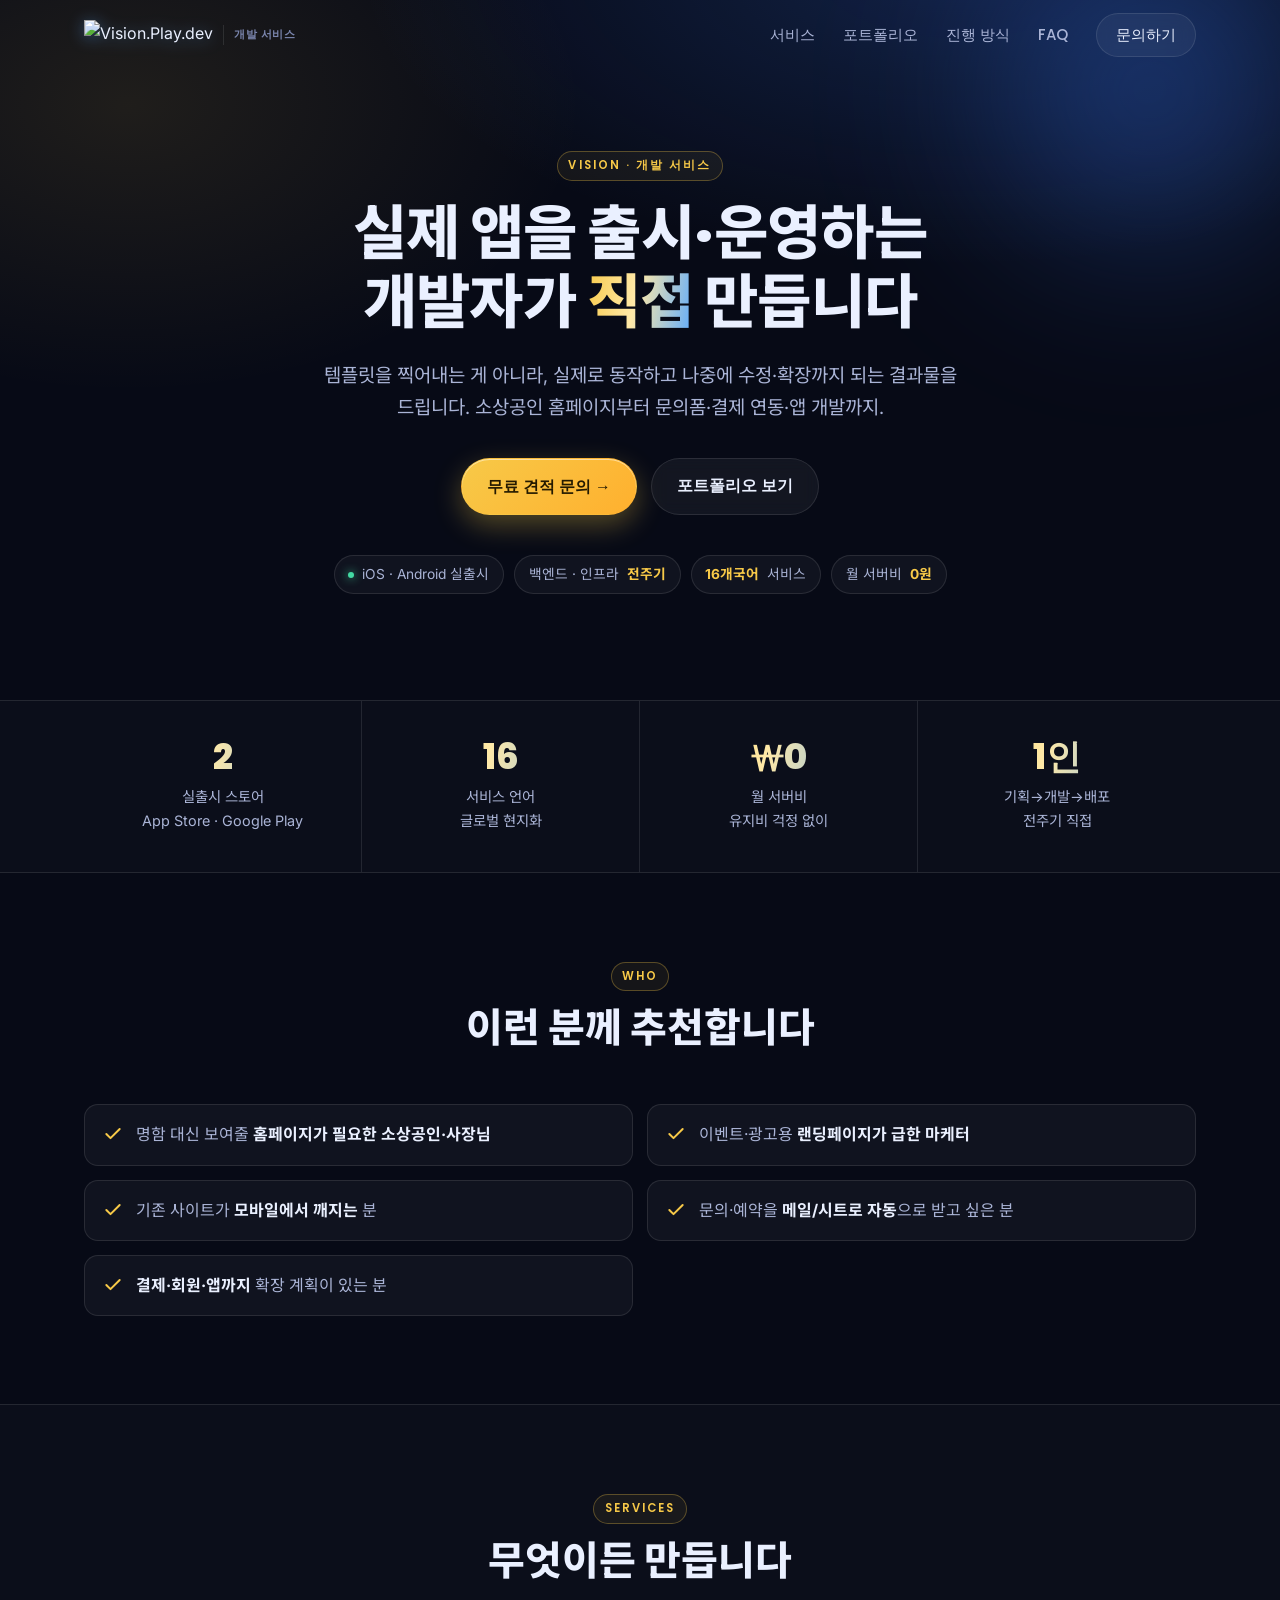
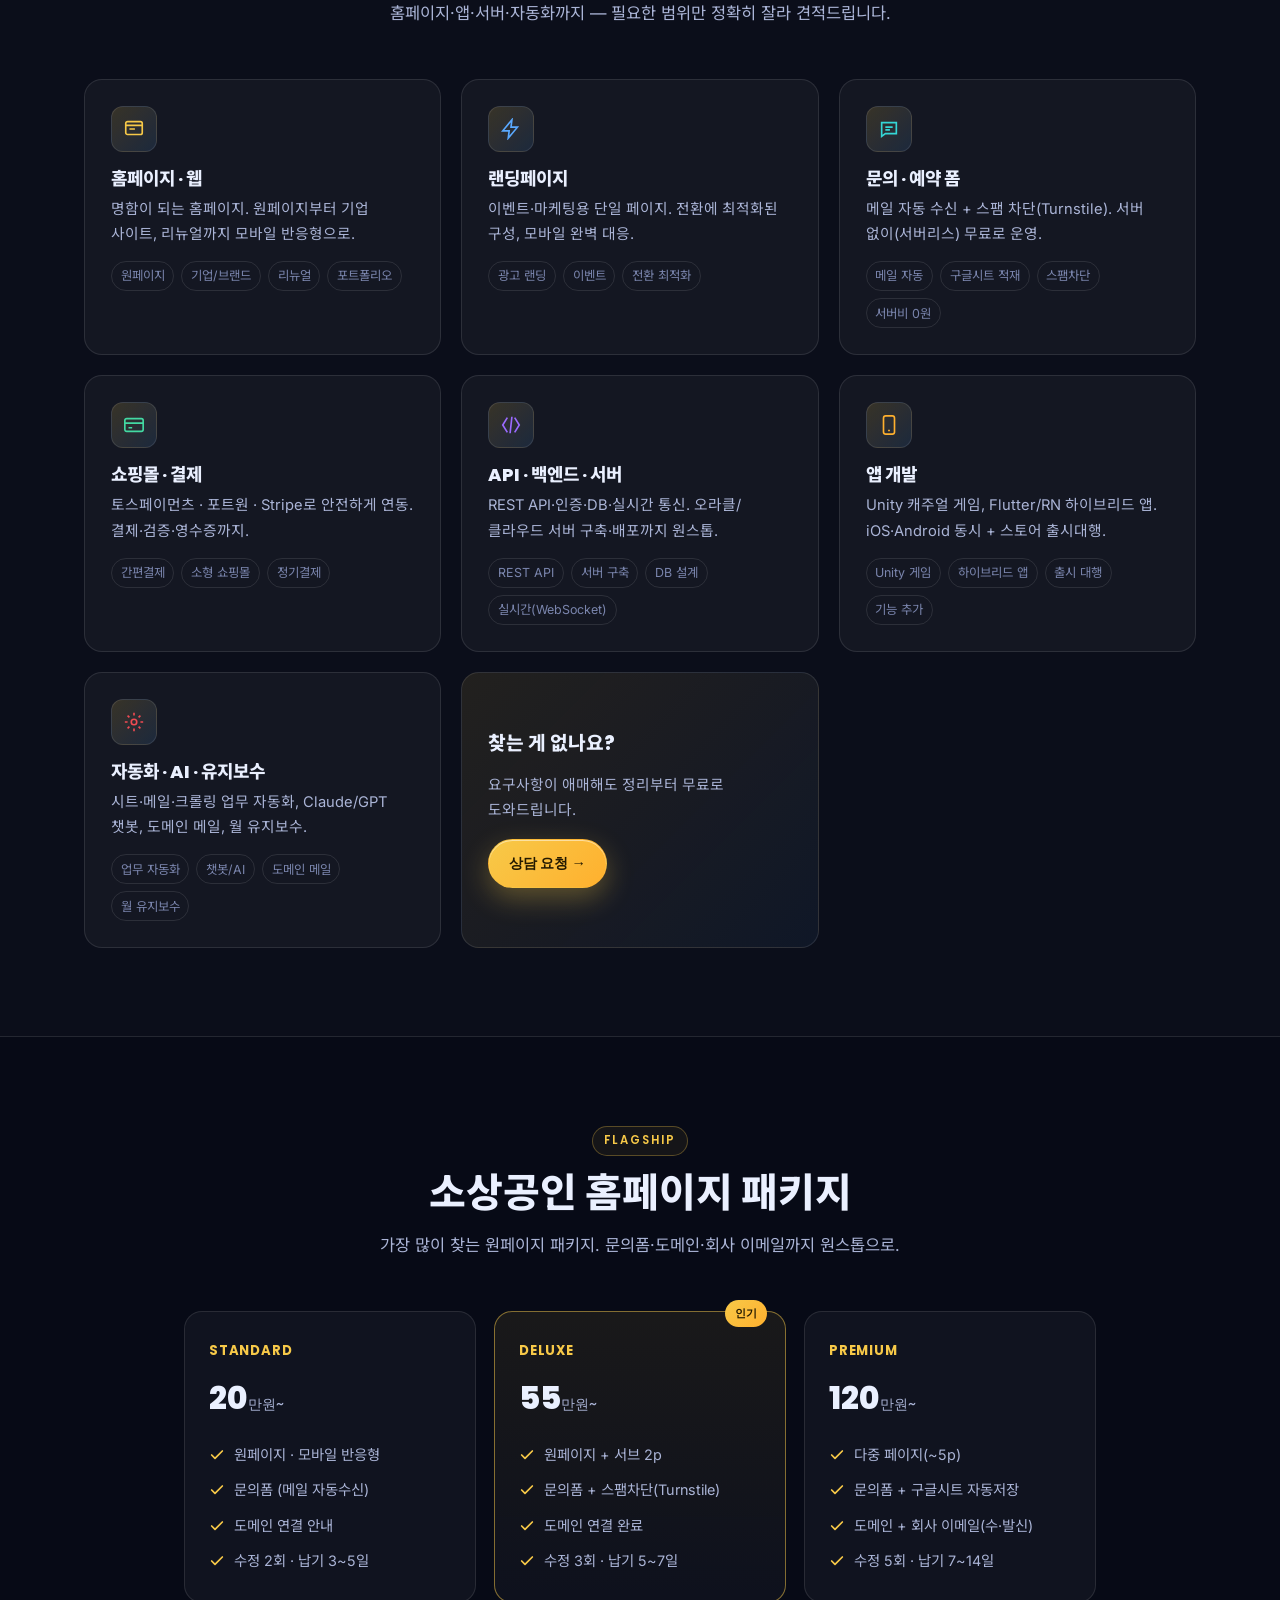
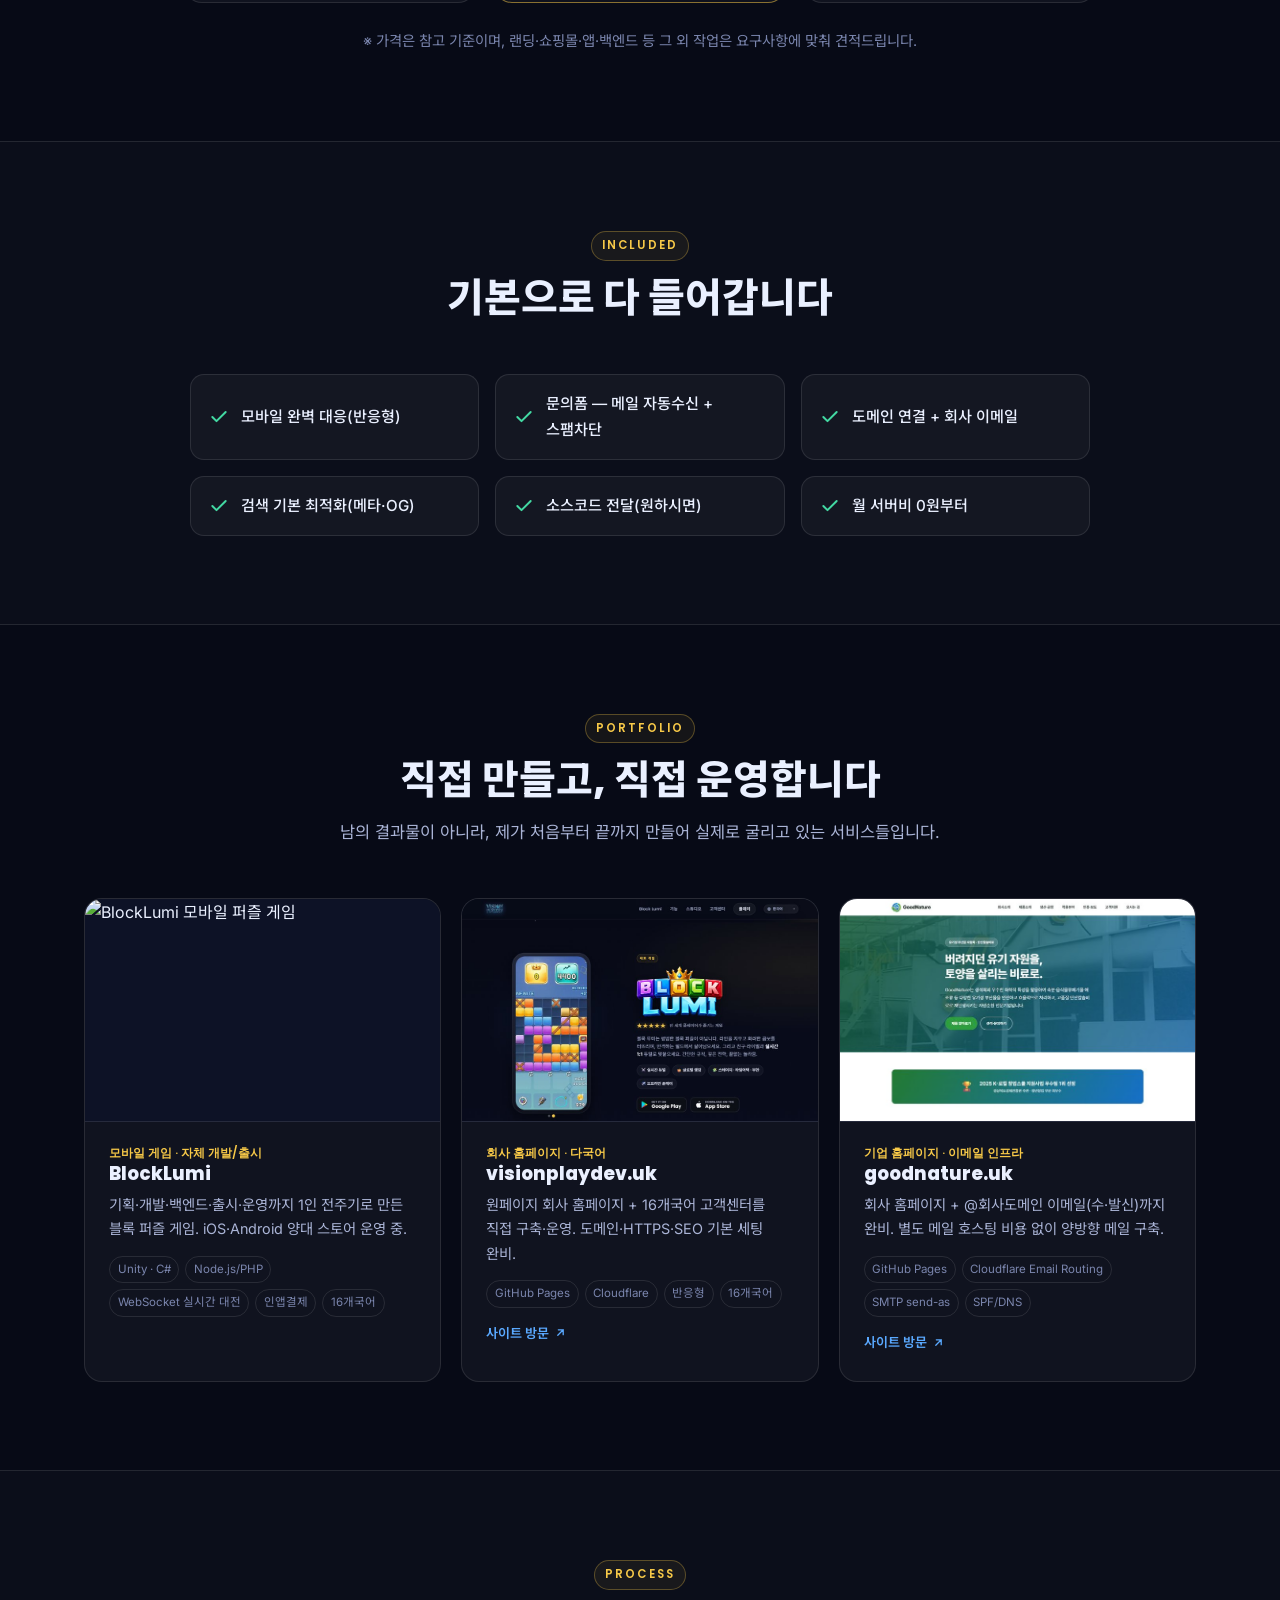
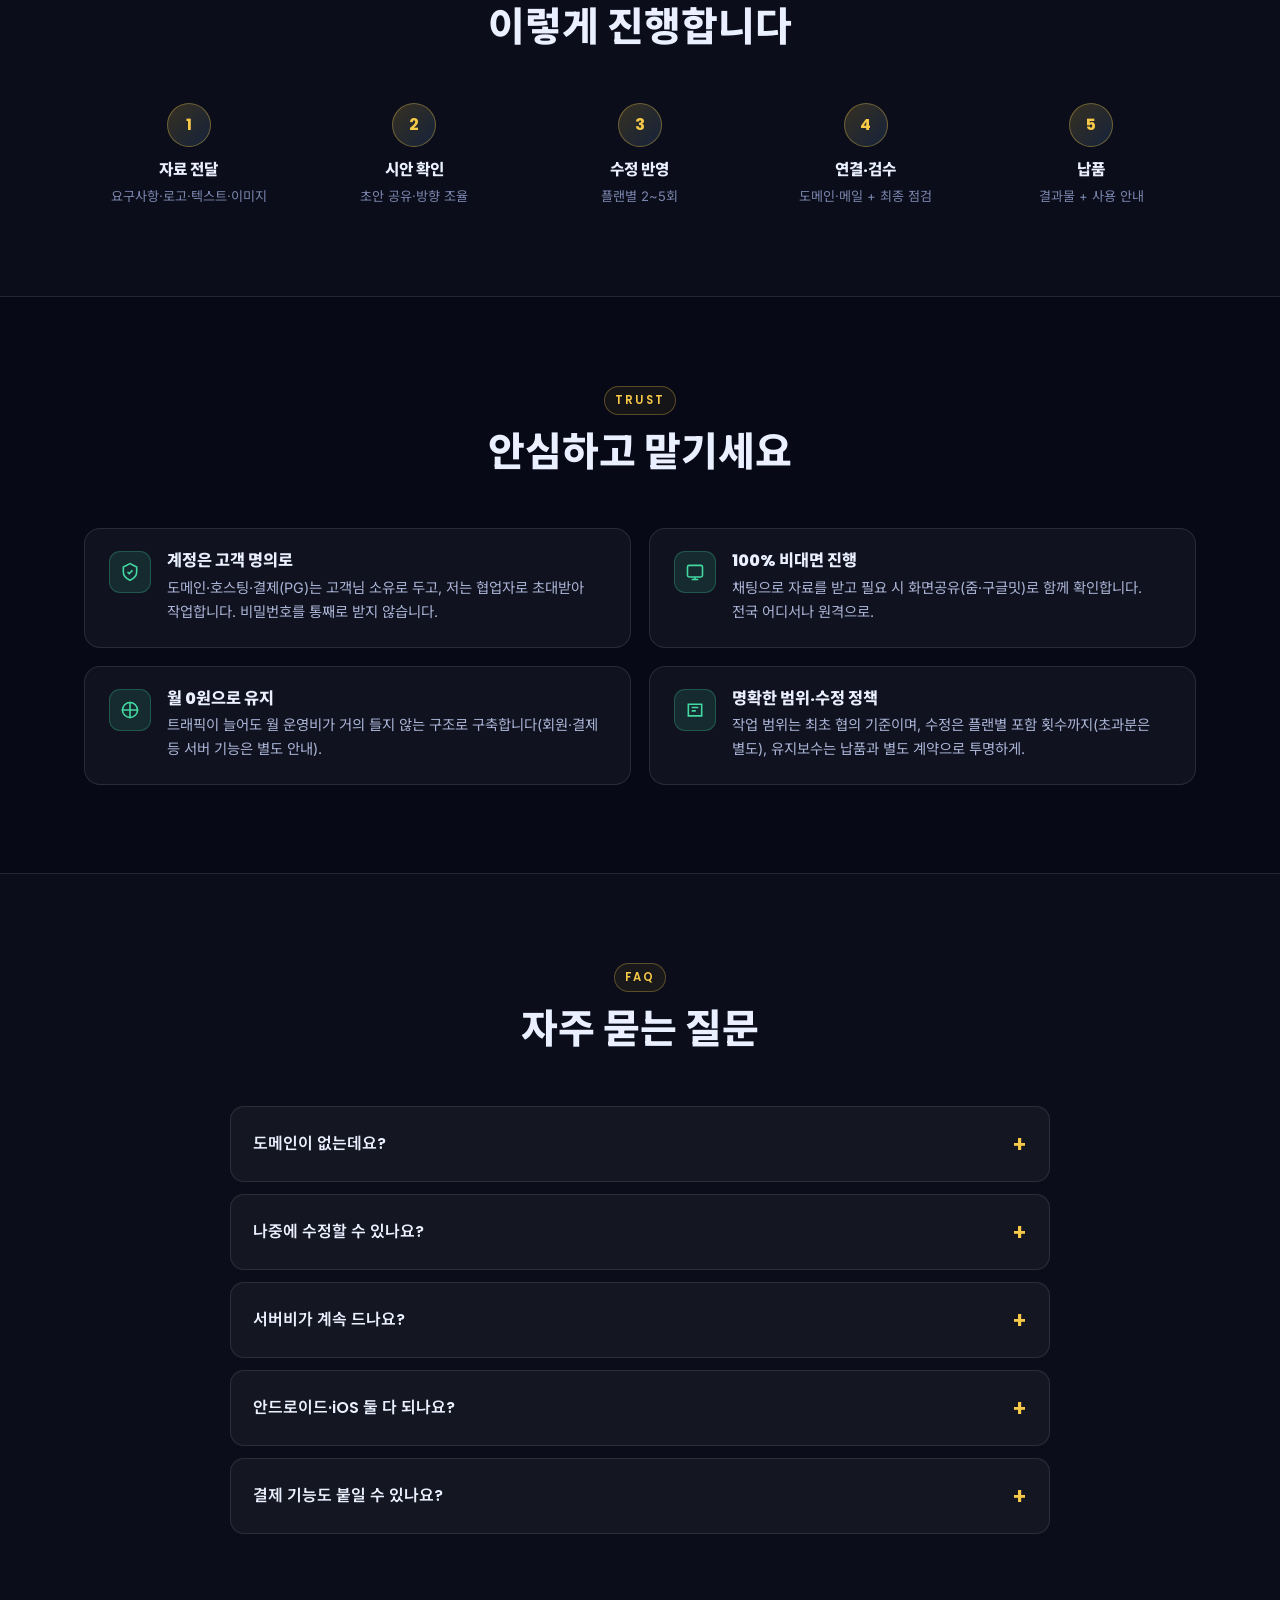
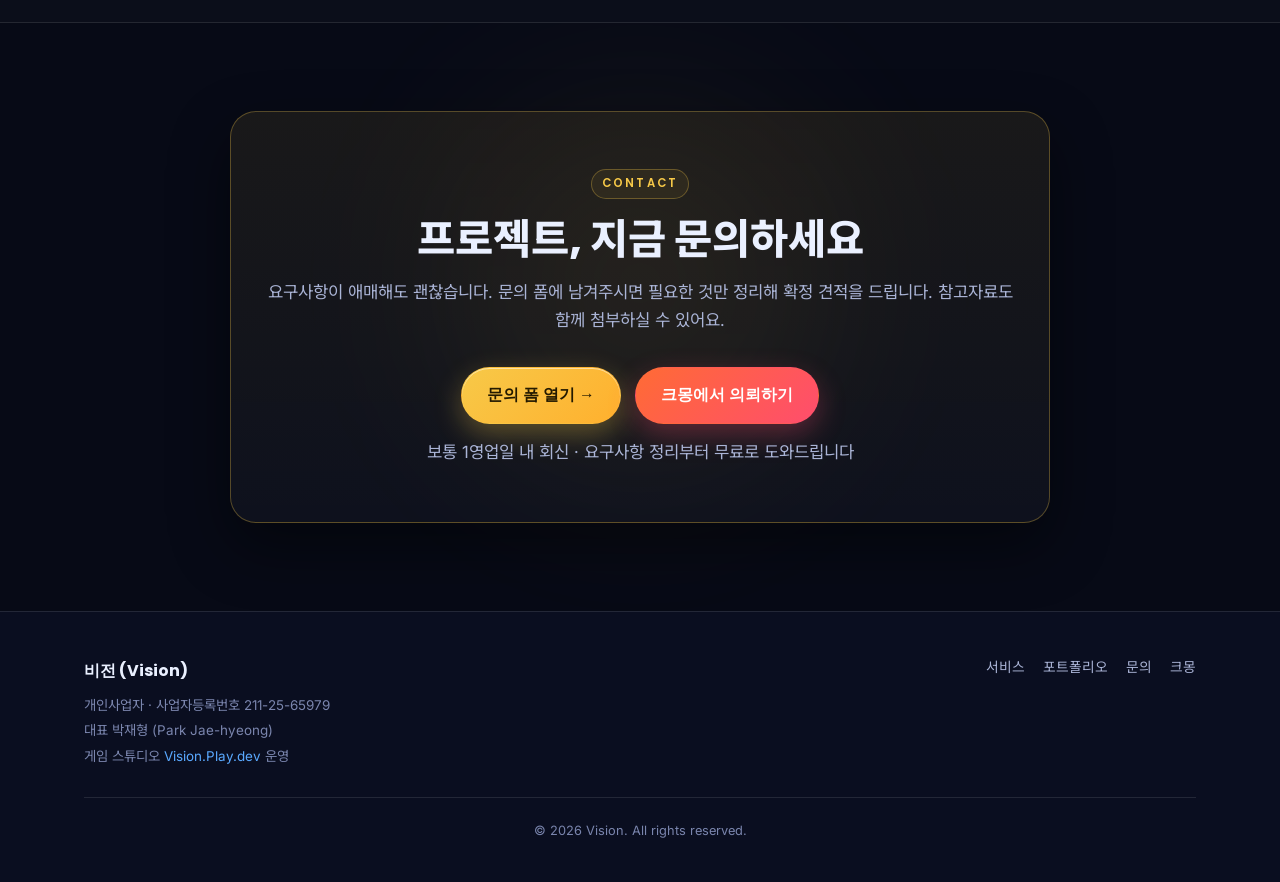
==== index.html @ 959bc7f0 "feat: dev.visionplaydev.uk 서브도메인 사이트 (visionplaydev.uk/dev 에서 이전)" ====
<!DOCTYPE html>
<html lang="ko">
<head>
  <meta charset="UTF-8" />
  <meta name="viewport" content="width=device-width, initial-scale=1.0" />
  <title>비전 개발 서비스 — 실출시 개발자의 홈페이지·앱·백엔드 제작</title>
  <meta name="description" content="실제 앱을 스토어에 출시·운영하는 개발자가 직접 만듭니다. 소상공인 홈페이지부터 문의폼·도메인메일·결제 연동·앱 개발까지. 월 서버비 0원부터." />
  <meta name="theme-color" content="#070a16" />
  <meta name="robots" content="index,follow" />
  <link rel="icon" type="image/png" href="/assets/favicon.png?v=1" />
  <link rel="apple-touch-icon" href="/assets/favicon.png?v=1" />
  <link rel="canonical" href="https://dev.visionplaydev.uk/" />

  <!-- Open Graph -->
  <meta property="og:type" content="website" />
  <meta property="og:locale" content="ko_KR" />
  <meta property="og:title" content="비전 개발 서비스 — 실출시 개발자의 홈페이지·앱·백엔드 제작" />
  <meta property="og:description" content="실제 앱을 스토어에 출시·운영하는 개발자가 직접 만듭니다. 홈페이지·문의폼·도메인메일·결제·앱까지." />
  <meta property="og:url" content="https://dev.visionplaydev.uk/" />
  <meta property="og:image" content="https://visionplaydev.uk/assets/app-icon.png" />
  <meta name="twitter:card" content="summary" />

  <link rel="preconnect" href="https://fonts.googleapis.com" />
  <link rel="preconnect" href="https://fonts.gstatic.com" crossorigin />
  <link href="https://fonts.googleapis.com/css2?family=Poppins:wght@500;600;700;800&family=Inter:wght@400;500;600;700&family=Noto+Sans+KR:wght@400;500;700;900&display=swap" rel="stylesheet" />
  <link rel="preconnect" href="https://script.google.com" />
  <link rel="preconnect" href="https://script.googleusercontent.com" />

  <link rel="stylesheet" href="/dev.css" />
</head>
<body>

  <!-- ================= HEADER ================= -->
  <header class="site-header" id="top">
    <div class="container nav-bar">
      <a class="brand" href="#top" aria-label="Vision 홈">
        <img src="/assets/vpd-logo.png" alt="Vision.Play.dev" />
        <span class="brand-tag">개발 서비스</span>
      </a>
      <nav class="nav-links" aria-label="주요">
        <a href="#services">서비스</a>
        <a href="#portfolio">포트폴리오</a>
        <a href="#process">진행 방식</a>
        <a href="#faq">FAQ</a>
        <a class="btn btn-ghost nav-cta" href="/contact/">문의하기</a>
      </nav>
      <button class="nav-toggle" aria-label="메뉴" aria-expanded="false"><span></span><span></span><span></span></button>
    </div>
    <nav class="mobile-menu" hidden aria-label="모바일">
      <a href="#services">서비스</a>
      <a href="#portfolio">포트폴리오</a>
      <a href="#process">진행 방식</a>
      <a href="#faq">FAQ</a>
      <a href="/contact/">문의하기</a>
    </nav>
  </header>

  <!-- ================= HERO ================= -->
  <section class="hero">
    <div class="hero-bg"></div>
    <div class="stars" id="stars"></div>
    <div class="aurora" style="width:420px;height:420px;background:radial-gradient(circle,var(--blue-2),transparent 70%);top:-120px;right:-80px"></div>
    <div class="container">
      <span class="eyebrow">VISION · 개발 서비스</span>
      <h1 style="margin-top:18px">실제 앱을 출시·운영하는 <br class="d-br">개발자가 <span class="grad-text">직접</span> 만듭니다</h1>
      <p class="hero-sub">템플릿을 찍어내는 게 아니라, 실제로 동작하고 나중에 수정·확장까지 되는 결과물을 드립니다. 소상공인 홈페이지부터 문의폼·결제 연동·앱 개발까지.</p>
      <div class="hero-cta">
        <a class="btn btn-primary" href="/contact/">무료 견적 문의 →</a>
        <a class="btn btn-ghost" href="#portfolio">포트폴리오 보기</a>
      </div>
      <ul class="hero-chips">
        <li><span class="dot"></span> iOS · Android 실출시</li>
        <li>백엔드 · 인프라 <b>전주기</b></li>
        <li><b>16개국어</b> 서비스</li>
        <li>월 서버비 <b>0원</b></li>
      </ul>
    </div>
  </section>

  <!-- ================= STATS ================= -->
  <section class="stats">
    <div class="container">
      <div class="stats-grid">
        <div class="stat"><div class="num grad-text">2</div><div class="lbl">실출시 스토어<br>App Store · Google Play</div></div>
        <div class="stat"><div class="num grad-text">16</div><div class="lbl">서비스 언어<br>글로벌 현지화</div></div>
        <div class="stat"><div class="num grad-text">₩0</div><div class="lbl">월 서버비<br>유지비 걱정 없이</div></div>
        <div class="stat"><div class="num grad-text">1인</div><div class="lbl">기획→개발→배포<br>전주기 직접</div></div>
      </div>
    </div>
  </section>

  <!-- ================= 추천 대상 ================= -->
  <section class="sec-pad">
    <div class="container">
      <div class="sec-head reveal">
        <span class="eyebrow">Who</span>
        <h2 style="margin-top:14px">이런 분께 추천합니다</h2>
      </div>
      <ul class="aud-list reveal">
        <li><svg width="20" height="20" viewBox="0 0 24 24" fill="none" stroke="#f7c948" stroke-width="2.4" stroke-linecap="round" stroke-linejoin="round"><path d="M20 6 9 17l-5-5"/></svg><span>명함 대신 보여줄 <b style="color:var(--ink)">홈페이지가 필요한 소상공인·사장님</b></span></li>
        <li><svg width="20" height="20" viewBox="0 0 24 24" fill="none" stroke="#f7c948" stroke-width="2.4" stroke-linecap="round" stroke-linejoin="round"><path d="M20 6 9 17l-5-5"/></svg><span>이벤트·광고용 <b style="color:var(--ink)">랜딩페이지가 급한 마케터</b></span></li>
        <li><svg width="20" height="20" viewBox="0 0 24 24" fill="none" stroke="#f7c948" stroke-width="2.4" stroke-linecap="round" stroke-linejoin="round"><path d="M20 6 9 17l-5-5"/></svg><span>기존 사이트가 <b style="color:var(--ink)">모바일에서 깨지는</b> 분</span></li>
        <li><svg width="20" height="20" viewBox="0 0 24 24" fill="none" stroke="#f7c948" stroke-width="2.4" stroke-linecap="round" stroke-linejoin="round"><path d="M20 6 9 17l-5-5"/></svg><span>문의·예약을 <b style="color:var(--ink)">메일/시트로 자동</b>으로 받고 싶은 분</span></li>
        <li><svg width="20" height="20" viewBox="0 0 24 24" fill="none" stroke="#f7c948" stroke-width="2.4" stroke-linecap="round" stroke-linejoin="round"><path d="M20 6 9 17l-5-5"/></svg><span><b style="color:var(--ink)">결제·회원·앱까지</b> 확장 계획이 있는 분</span></li>
      </ul>
    </div>
  </section>

  <!-- ================= 서비스 메뉴 ================= -->
  <section id="services" class="sec-pad" style="background:rgba(255,255,255,.015);border-top:1px solid var(--panel-brd);border-bottom:1px solid var(--panel-brd)">
    <div class="container">
      <div class="sec-head reveal">
        <span class="eyebrow">Services</span>
        <h2 style="margin-top:14px">무엇이든 만듭니다</h2>
        <p>홈페이지·앱·서버·자동화까지 — 필요한 범위만 정확히 잘라 견적드립니다.</p>
      </div>
      <div class="grid g-3">
        <div class="card svc-card reveal">
          <div class="svc-ico"><svg width="22" height="22" viewBox="0 0 24 24" fill="none" stroke="#f7c948" stroke-width="1.8"><rect x="3" y="4" width="18" height="14" rx="2"/><path d="M3 8h18M7 12h6"/></svg></div>
          <h3>홈페이지 · 웹</h3>
          <p>명함이 되는 홈페이지. 원페이지부터 기업 사이트, 리뉴얼까지 모바일 반응형으로.</p>
          <ul><li>원페이지</li><li>기업/브랜드</li><li>리뉴얼</li><li>포트폴리오</li></ul>
        </div>
        <div class="card svc-card reveal">
          <div class="svc-ico"><svg width="22" height="22" viewBox="0 0 24 24" fill="none" stroke="#5aa9ff" stroke-width="1.8"><path d="M13 2 3 14h7l-1 8 10-12h-7z"/></svg></div>
          <h3>랜딩페이지</h3>
          <p>이벤트·마케팅용 단일 페이지. 전환에 최적화된 구성, 모바일 완벽 대응.</p>
          <ul><li>광고 랜딩</li><li>이벤트</li><li>전환 최적화</li></ul>
        </div>
        <div class="card svc-card reveal">
          <div class="svc-ico"><svg width="22" height="22" viewBox="0 0 24 24" fill="none" stroke="#34d6d6" stroke-width="1.8"><path d="M4 5h16v12H8l-4 3z"/><path d="M8 10h8M8 13h5"/></svg></div>
          <h3>문의 · 예약 폼</h3>
          <p>메일 자동 수신 + 스팸 차단(Turnstile). 서버 없이(서버리스) 무료로 운영.</p>
          <ul><li>메일 자동</li><li>구글시트 적재</li><li>스팸차단</li><li>서버비 0원</li></ul>
        </div>
        <div class="card svc-card reveal">
          <div class="svc-ico"><svg width="22" height="22" viewBox="0 0 24 24" fill="none" stroke="#43d9a3" stroke-width="1.8"><rect x="2" y="5" width="20" height="14" rx="2"/><path d="M2 10h20M6 15h4"/></svg></div>
          <h3>쇼핑몰 · 결제</h3>
          <p>토스페이먼츠 · 포트원 · Stripe로 안전하게 연동. 결제·검증·영수증까지.</p>
          <ul><li>간편결제</li><li>소형 쇼핑몰</li><li>정기결제</li></ul>
        </div>
        <div class="card svc-card reveal">
          <div class="svc-ico"><svg width="22" height="22" viewBox="0 0 24 24" fill="none" stroke="#9b6bff" stroke-width="1.8"><path d="M8 4 3 12l5 8M16 4l5 8-5 8M13 3l-2 18"/></svg></div>
          <h3>API · 백엔드 · 서버</h3>
          <p>REST API·인증·DB·실시간 통신. 오라클/클라우드 서버 구축·배포까지 원스톱.</p>
          <ul><li>REST API</li><li>서버 구축</li><li>DB 설계</li><li>실시간(WebSocket)</li></ul>
        </div>
        <div class="card svc-card reveal">
          <div class="svc-ico"><svg width="22" height="22" viewBox="0 0 24 24" fill="none" stroke="#ffb02e" stroke-width="1.8"><rect x="6" y="2" width="12" height="20" rx="2.5"/><path d="M11 18h2"/></svg></div>
          <h3>앱 개발</h3>
          <p>Unity 캐주얼 게임, Flutter/RN 하이브리드 앱. iOS·Android 동시 + 스토어 출시대행.</p>
          <ul><li>Unity 게임</li><li>하이브리드 앱</li><li>출시 대행</li><li>기능 추가</li></ul>
        </div>
        <div class="card svc-card reveal">
          <div class="svc-ico"><svg width="22" height="22" viewBox="0 0 24 24" fill="none" stroke="#ef4a52" stroke-width="1.8"><circle cx="12" cy="12" r="3"/><path d="M12 2v3M12 19v3M2 12h3M19 12h3M5 5l2 2M17 17l2 2M19 5l-2 2M7 17l-2 2"/></svg></div>
          <h3>자동화 · AI · 유지보수</h3>
          <p>시트·메일·크롤링 업무 자동화, Claude/GPT 챗봇, 도메인 메일, 월 유지보수.</p>
          <ul><li>업무 자동화</li><li>챗봇/AI</li><li>도메인 메일</li><li>월 유지보수</li></ul>
        </div>
        <div class="card svc-card reveal" style="display:flex;flex-direction:column;justify-content:center;align-items:flex-start;background:linear-gradient(135deg,rgba(247,201,72,.1),rgba(90,169,255,.06))">
          <h3 style="font-size:1.2rem">찾는 게 없나요?</h3>
          <p style="margin:10px 0 16px">요구사항이 애매해도 정리부터 무료로 도와드립니다.</p>
          <a class="btn btn-primary" href="/contact/" style="font-size:.9rem;padding:.75em 1.4em">상담 요청 →</a>
        </div>
      </div>
    </div>
  </section>

  <!-- ================= 주력 패키지 (가격) ================= -->
  <section class="sec-pad">
    <div class="container pkg-wrap">
      <div class="sec-head reveal">
        <span class="eyebrow">Flagship</span>
        <h2 style="margin-top:14px">소상공인 홈페이지 패키지</h2>
        <p>가장 많이 찾는 원페이지 패키지. 문의폼·도메인·회사 이메일까지 원스톱으로.</p>
      </div>
      <div class="pkg-grid reveal">
        <div class="pkg">
          <div class="tier">Standard</div>
          <div class="price">20<small>만원~</small></div>
          <ul>
            <li><svg width="16" height="16" viewBox="0 0 24 24" fill="none" stroke="#f7c948" stroke-width="2.6" stroke-linecap="round" stroke-linejoin="round"><path d="M20 6 9 17l-5-5"/></svg>원페이지 · 모바일 반응형</li>
            <li><svg width="16" height="16" viewBox="0 0 24 24" fill="none" stroke="#f7c948" stroke-width="2.6" stroke-linecap="round" stroke-linejoin="round"><path d="M20 6 9 17l-5-5"/></svg>문의폼 (메일 자동수신)</li>
            <li><svg width="16" height="16" viewBox="0 0 24 24" fill="none" stroke="#f7c948" stroke-width="2.6" stroke-linecap="round" stroke-linejoin="round"><path d="M20 6 9 17l-5-5"/></svg>도메인 연결 안내</li>
            <li><svg width="16" height="16" viewBox="0 0 24 24" fill="none" stroke="#f7c948" stroke-width="2.6" stroke-linecap="round" stroke-linejoin="round"><path d="M20 6 9 17l-5-5"/></svg>수정 2회 · 납기 3~5일</li>
          </ul>
        </div>
        <div class="pkg feat">
          <div class="badge">인기</div>
          <div class="tier">Deluxe</div>
          <div class="price">55<small>만원~</small></div>
          <ul>
            <li><svg width="16" height="16" viewBox="0 0 24 24" fill="none" stroke="#f7c948" stroke-width="2.6" stroke-linecap="round" stroke-linejoin="round"><path d="M20 6 9 17l-5-5"/></svg>원페이지 + 서브 2p</li>
            <li><svg width="16" height="16" viewBox="0 0 24 24" fill="none" stroke="#f7c948" stroke-width="2.6" stroke-linecap="round" stroke-linejoin="round"><path d="M20 6 9 17l-5-5"/></svg>문의폼 + 스팸차단(Turnstile)</li>
            <li><svg width="16" height="16" viewBox="0 0 24 24" fill="none" stroke="#f7c948" stroke-width="2.6" stroke-linecap="round" stroke-linejoin="round"><path d="M20 6 9 17l-5-5"/></svg>도메인 연결 완료</li>
            <li><svg width="16" height="16" viewBox="0 0 24 24" fill="none" stroke="#f7c948" stroke-width="2.6" stroke-linecap="round" stroke-linejoin="round"><path d="M20 6 9 17l-5-5"/></svg>수정 3회 · 납기 5~7일</li>
          </ul>
        </div>
        <div class="pkg">
          <div class="tier">Premium</div>
          <div class="price">120<small>만원~</small></div>
          <ul>
            <li><svg width="16" height="16" viewBox="0 0 24 24" fill="none" stroke="#f7c948" stroke-width="2.6" stroke-linecap="round" stroke-linejoin="round"><path d="M20 6 9 17l-5-5"/></svg>다중 페이지(~5p)</li>
            <li><svg width="16" height="16" viewBox="0 0 24 24" fill="none" stroke="#f7c948" stroke-width="2.6" stroke-linecap="round" stroke-linejoin="round"><path d="M20 6 9 17l-5-5"/></svg>문의폼 + 구글시트 자동저장</li>
            <li><svg width="16" height="16" viewBox="0 0 24 24" fill="none" stroke="#f7c948" stroke-width="2.6" stroke-linecap="round" stroke-linejoin="round"><path d="M20 6 9 17l-5-5"/></svg>도메인 + 회사 이메일(수·발신)</li>
            <li><svg width="16" height="16" viewBox="0 0 24 24" fill="none" stroke="#f7c948" stroke-width="2.6" stroke-linecap="round" stroke-linejoin="round"><path d="M20 6 9 17l-5-5"/></svg>수정 5회 · 납기 7~14일</li>
          </ul>
        </div>
      </div>
      <p class="pkg-note">※ 가격은 참고 기준이며, 랜딩·쇼핑몰·앱·백엔드 등 그 외 작업은 요구사항에 맞춰 견적드립니다.</p>
    </div>
  </section>

  <!-- ================= 제공 내용 ================= -->
  <section class="sec-pad" style="background:rgba(255,255,255,.015);border-top:1px solid var(--panel-brd);border-bottom:1px solid var(--panel-brd)">
    <div class="container">
      <div class="sec-head reveal">
        <span class="eyebrow">Included</span>
        <h2 style="margin-top:14px">기본으로 다 들어갑니다</h2>
      </div>
      <div class="incl reveal">
        <div><svg width="20" height="20" viewBox="0 0 24 24" fill="none" stroke="#43d9a3" stroke-width="2.4" stroke-linecap="round" stroke-linejoin="round"><path d="M20 6 9 17l-5-5"/></svg>모바일 완벽 대응(반응형)</div>
        <div><svg width="20" height="20" viewBox="0 0 24 24" fill="none" stroke="#43d9a3" stroke-width="2.4" stroke-linecap="round" stroke-linejoin="round"><path d="M20 6 9 17l-5-5"/></svg>문의폼 — 메일 자동수신 + 스팸차단</div>
        <div><svg width="20" height="20" viewBox="0 0 24 24" fill="none" stroke="#43d9a3" stroke-width="2.4" stroke-linecap="round" stroke-linejoin="round"><path d="M20 6 9 17l-5-5"/></svg>도메인 연결 + 회사 이메일</div>
        <div><svg width="20" height="20" viewBox="0 0 24 24" fill="none" stroke="#43d9a3" stroke-width="2.4" stroke-linecap="round" stroke-linejoin="round"><path d="M20 6 9 17l-5-5"/></svg>검색 기본 최적화(메타·OG)</div>
        <div><svg width="20" height="20" viewBox="0 0 24 24" fill="none" stroke="#43d9a3" stroke-width="2.4" stroke-linecap="round" stroke-linejoin="round"><path d="M20 6 9 17l-5-5"/></svg>소스코드 전달(원하시면)</div>
        <div><svg width="20" height="20" viewBox="0 0 24 24" fill="none" stroke="#43d9a3" stroke-width="2.4" stroke-linecap="round" stroke-linejoin="round"><path d="M20 6 9 17l-5-5"/></svg>월 서버비 0원부터</div>
      </div>
    </div>
  </section>

  <!-- ================= 포트폴리오 ================= -->
  <section id="portfolio" class="sec-pad">
    <div class="container">
      <div class="sec-head reveal">
        <span class="eyebrow">Portfolio</span>
        <h2 style="margin-top:14px">직접 만들고, 직접 운영합니다</h2>
        <p>남의 결과물이 아니라, 제가 처음부터 끝까지 만들어 실제로 굴리고 있는 서비스들입니다.</p>
      </div>
      <div class="grid g-3">
        <article class="card pf-card reveal">
          <div class="pf-thumb"><img src="/assets/arena-banner.jpg" alt="BlockLumi 모바일 퍼즐 게임" loading="lazy" /></div>
          <div class="pf-body">
            <div class="pf-tag">모바일 게임 · 자체 개발/출시</div>
            <h3>BlockLumi</h3>
            <p class="pf-desc">기획·개발·백엔드·출시·운영까지 1인 전주기로 만든 블록 퍼즐 게임. iOS·Android 양대 스토어 운영 중.</p>
            <div class="pf-tech"><span>Unity · C#</span><span>Node.js/PHP</span><span>WebSocket 실시간 대전</span><span>인앱결제</span><span>16개국어</span></div>
          </div>
        </article>
        <article class="card pf-card reveal">
          <div class="pf-thumb"><img src="/assets/pf-visionplaydev.jpg" alt="visionplaydev.uk 회사 홈페이지" loading="lazy" /></div>
          <div class="pf-body">
            <div class="pf-tag">회사 홈페이지 · 다국어</div>
            <h3>visionplaydev.uk</h3>
            <p class="pf-desc">원페이지 회사 홈페이지 + 16개국어 고객센터를 직접 구축·운영. 도메인·HTTPS·SEO 기본 세팅 완비.</p>
            <div class="pf-tech"><span>GitHub Pages</span><span>Cloudflare</span><span>반응형</span><span>16개국어</span></div>
            <a class="pf-link" href="https://visionplaydev.uk/" target="_blank" rel="noopener">사이트 방문 <svg width="13" height="13" viewBox="0 0 24 24" fill="none" stroke="currentColor" stroke-width="2.4" stroke-linecap="round" stroke-linejoin="round"><path d="M7 17 17 7M8 7h9v9"/></svg></a>
          </div>
        </article>
        <article class="card pf-card reveal">
          <div class="pf-thumb"><img src="/assets/pf-goodnature.jpg" alt="goodnature.uk 기업 홈페이지" loading="lazy" /></div>
          <div class="pf-body">
            <div class="pf-tag">기업 홈페이지 · 이메일 인프라</div>
            <h3>goodnature.uk</h3>
            <p class="pf-desc">회사 홈페이지 + @회사도메인 이메일(수·발신)까지 완비. 별도 메일 호스팅 비용 없이 양방향 메일 구축.</p>
            <div class="pf-tech"><span>GitHub Pages</span><span>Cloudflare Email Routing</span><span>SMTP send-as</span><span>SPF/DNS</span></div>
            <a class="pf-link" href="https://goodnature.uk/" target="_blank" rel="noopener">사이트 방문 <svg width="13" height="13" viewBox="0 0 24 24" fill="none" stroke="currentColor" stroke-width="2.4" stroke-linecap="round" stroke-linejoin="round"><path d="M7 17 17 7M8 7h9v9"/></svg></a>
          </div>
        </article>
      </div>
    </div>
  </section>

  <!-- ================= 진행 과정 ================= -->
  <section id="process" class="sec-pad" style="background:rgba(255,255,255,.015);border-top:1px solid var(--panel-brd);border-bottom:1px solid var(--panel-brd)">
    <div class="container">
      <div class="sec-head reveal">
        <span class="eyebrow">Process</span>
        <h2 style="margin-top:14px">이렇게 진행합니다</h2>
      </div>
      <div class="steps reveal">
        <div class="step"><div class="n">1</div><h4>자료 전달</h4><p>요구사항·로고·텍스트·이미지</p></div>
        <div class="step"><div class="n">2</div><h4>시안 확인</h4><p>초안 공유·방향 조율</p></div>
        <div class="step"><div class="n">3</div><h4>수정 반영</h4><p>플랜별 2~5회</p></div>
        <div class="step"><div class="n">4</div><h4>연결·검수</h4><p>도메인·메일 + 최종 점검</p></div>
        <div class="step"><div class="n">5</div><h4>납품</h4><p>결과물 + 사용 안내</p></div>
      </div>
    </div>
  </section>

  <!-- ================= 작업 방식 / 안심 ================= -->
  <section class="sec-pad">
    <div class="container">
      <div class="sec-head reveal">
        <span class="eyebrow">Trust</span>
        <h2 style="margin-top:14px">안심하고 맡기세요</h2>
      </div>
      <div class="trust-grid reveal">
        <div class="trust">
          <div class="t-ico"><svg width="20" height="20" viewBox="0 0 24 24" fill="none" stroke="#43d9a3" stroke-width="1.9"><path d="M12 2 4 6v6c0 5 3.5 8 8 10 4.5-2 8-5 8-10V6z"/><path d="M9 12l2 2 4-4"/></svg></div>
          <div><h4>계정은 고객 명의로</h4><p>도메인·호스팅·결제(PG)는 고객님 소유로 두고, 저는 협업자로 초대받아 작업합니다. 비밀번호를 통째로 받지 않습니다.</p></div>
        </div>
        <div class="trust">
          <div class="t-ico"><svg width="20" height="20" viewBox="0 0 24 24" fill="none" stroke="#43d9a3" stroke-width="1.9"><rect x="3" y="4" width="18" height="14" rx="2"/><path d="M8 21h8M12 18v3"/></svg></div>
          <div><h4>100% 비대면 진행</h4><p>채팅으로 자료를 받고 필요 시 화면공유(줌·구글밋)로 함께 확인합니다. 전국 어디서나 원격으로.</p></div>
        </div>
        <div class="trust">
          <div class="t-ico"><svg width="20" height="20" viewBox="0 0 24 24" fill="none" stroke="#43d9a3" stroke-width="1.9"><path d="M12 2v20M2 12h20"/><circle cx="12" cy="12" r="9"/></svg></div>
          <div><h4>월 0원으로 유지</h4><p>트래픽이 늘어도 월 운영비가 거의 들지 않는 구조로 구축합니다(회원·결제 등 서버 기능은 별도 안내).</p></div>
        </div>
        <div class="trust">
          <div class="t-ico"><svg width="20" height="20" viewBox="0 0 24 24" fill="none" stroke="#43d9a3" stroke-width="1.9"><path d="M4 5h16v14H4z"/><path d="M8 9h8M8 13h5"/></svg></div>
          <div><h4>명확한 범위·수정 정책</h4><p>작업 범위는 최초 협의 기준이며, 수정은 플랜별 포함 횟수까지(초과분은 별도), 유지보수는 납품과 별도 계약으로 투명하게.</p></div>
        </div>
      </div>
    </div>
  </section>

  <!-- ================= FAQ ================= -->
  <section id="faq" class="sec-pad" style="background:rgba(255,255,255,.015);border-top:1px solid var(--panel-brd);border-bottom:1px solid var(--panel-brd)">
    <div class="container">
      <div class="sec-head reveal">
        <span class="eyebrow">FAQ</span>
        <h2 style="margin-top:14px">자주 묻는 질문</h2>
      </div>
      <div class="faq reveal">
        <details><summary>도메인이 없는데요?</summary><p>구매 안내부터 연결까지 도와드립니다. 도메인은 고객님 명의로 소액(연 1~2만원)이면 되고, 원가에 가까운 등록처를 안내해 드립니다.</p></details>
        <details><summary>나중에 수정할 수 있나요?</summary><p>가능합니다. 원하시면 소스코드를 전달해 드리고, 이후 변경은 유지보수 플랜으로도 대응합니다.</p></details>
        <details><summary>서버비가 계속 드나요?</summary><p>기본 홈페이지는 월 0원입니다. 회원·결제·게시판처럼 서버가 필요한 기능이 붙으면 그 부분만 별도로 안내드립니다.</p></details>
        <details><summary>안드로이드·iOS 둘 다 되나요?</summary><p>네. Flutter/React Native 크로스플랫폼으로 코드 하나에서 양쪽을 함께 빌드합니다. 네이티브로 각각 만드는 것보다 비용·기간이 절감됩니다.</p></details>
        <details><summary>결제 기능도 붙일 수 있나요?</summary><p>토스페이먼츠·포트원·Stripe 등 검증된 PG로 안전하게 연동합니다. 실제 PG 계약은 고객님 명의로 진행하시면 연동·검증은 제가 담당합니다.</p></details>
      </div>
    </div>
  </section>

  <!-- ================= 문의 CTA (short) ================= -->
  <section id="contact" class="contact sec-pad">
    <div class="aurora" style="width:520px;height:520px;background:radial-gradient(circle,rgba(247,201,72,.22),transparent 70%);left:50%;top:0;transform:translateX(-50%)"></div>
    <div class="container">
      <div class="contact-card reveal">
        <span class="eyebrow">Contact</span>
        <h2 style="margin-top:16px">프로젝트, 지금 문의하세요</h2>
        <p>요구사항이 애매해도 괜찮습니다. 문의 폼에 남겨주시면 필요한 것만 정리해 확정 견적을 드립니다. 참고자료도 함께 첨부하실 수 있어요.</p>
        <div class="contact-cta">
          <a class="btn btn-primary" href="/contact/">문의 폼 열기 →</a>
          <a class="btn btn-kmong" href="https://kmong.com/@VisionPlayDev" target="_blank" rel="noopener">크몽에서 의뢰하기</a>
        </div>
        <p class="contact-sub">보통 1영업일 내 회신 · 요구사항 정리부터 무료로 도와드립니다</p>
      </div>
    </div>
  </section>

  <!-- ================= FOOTER ================= -->
  <footer class="site-footer">
    <div class="container">
      <div class="foot-grid">
        <div class="foot-biz">
          <span class="bz-name">비전 (Vision)</span>
          개인사업자 · 사업자등록번호 211-25-65979<br>
          대표 박재형 (Park Jae-hyeong)<br>
          게임 스튜디오 <a href="https://visionplaydev.uk/" target="_blank" rel="noopener">Vision.Play.dev</a> 운영
        </div>
        <div class="foot-links">
          <a href="#services">서비스</a>
          <a href="#portfolio">포트폴리오</a>
          <a href="/contact/">문의</a>
          <a href="https://kmong.com/@VisionPlayDev" target="_blank" rel="noopener">크몽</a>
        </div>
      </div>
      <div class="foot-copy">© 2026 Vision. All rights reserved.</div>
    </div>
  </footer>

  <script src="/dev.js"></script>

  <!-- 시트-CMS 팝업 데모 (구글시트 '설정' 탭으로 관리) -->
  <script>window.POPUP_CMS_URL='https://script.google.com/macros/s/AKfycbynr-1gxAlMALI7JBzzuoeRo1yzXWOlItXWUu-nw0VmFmGQImgWIJ8XqFjp1HZafDs9Jw/exec';</script>
  <script src="/popup-cms.js?v=7"></script>
</body>
</html>
---- dev.css ----
/* =========================================================
   비전 개발 서비스 — 공유 스타일 (/dev/ + /dev/contact/)
   Dark premium, glowing-block aesthetic
   ========================================================= */
:root{
  --bg:#070a16; --bg-2:#0a0e20;
  --panel:rgba(255,255,255,.04); --panel-brd:rgba(255,255,255,.10);
  --ink:#eaf0ff; --ink-soft:#aab4d6; --ink-dim:#7a85ad;
  --gold:#f7c948; --gold-2:#ffb02e; --blue:#5aa9ff; --blue-2:#3a7bff;
  --teal:#34d6d6; --red:#ef4a52; --purple:#9b6bff; --green:#43d9a3;
  --maxw:1160px; --radius:18px;
  --shadow:0 24px 60px rgba(0,0,0,.45);
  --ease:cubic-bezier(.22,.61,.36,1);
}
*{box-sizing:border-box}
html{scroll-behavior:smooth}
body{
  margin:0; background:var(--bg); color:var(--ink);
  font-family:"Inter","Noto Sans KR",system-ui,-apple-system,sans-serif;
  line-height:1.7; overflow-x:hidden;
  word-break:keep-all; overflow-wrap:break-word;
  -webkit-user-select:none;-ms-user-select:none;user-select:none;-webkit-touch-callout:none;
  -webkit-font-smoothing:antialiased;
}
img{max-width:100%;display:block}
a{color:inherit;text-decoration:none}
h1,h2,h3,h4{font-family:"Poppins","Noto Sans KR",sans-serif;line-height:1.18;margin:0;font-weight:800}
p{margin:0}
.container{width:100%;max-width:var(--maxw);margin:0 auto;padding:0 24px}
section{scroll-margin-top:80px;position:relative}
h1,h2,h3,h4,p,li,.chip,.svc-card p,.pf-desc{word-break:keep-all;overflow-wrap:break-word}

.eyebrow{
  display:inline-block;font-family:"Poppins",sans-serif;
  font-size:.72rem;font-weight:600;letter-spacing:.18em;text-transform:uppercase;color:var(--gold);
  padding:.35em .9em;border:1px solid rgba(247,201,72,.3);border-radius:999px;background:rgba(247,201,72,.06);
}
.grad-text{
  background:linear-gradient(100deg,var(--gold) 0%,#ffe9a8 45%,var(--blue) 100%);
  -webkit-background-clip:text;background-clip:text;color:transparent;
}
.sec-head{max-width:720px;margin:0 auto 52px;text-align:center}
.sec-head h2{font-size:clamp(1.4rem,4.6vw,2.5rem)}
.sec-head p{color:var(--ink-soft);margin-top:14px;font-size:1.03rem}
.sec-pad{padding:88px 0}

/* ---- Buttons ---- */
.btn{display:inline-flex;align-items:center;justify-content:center;gap:.5em;
  font-family:"Poppins",sans-serif;font-weight:600;font-size:.98rem;
  padding:.9em 1.6em;border-radius:999px;cursor:pointer;border:1px solid transparent;
  transition:transform .25s var(--ease),box-shadow .25s var(--ease),background .25s;white-space:nowrap}
.btn-primary{color:#241a00;background:linear-gradient(135deg,var(--gold) 0%,var(--gold-2) 100%);
  box-shadow:0 10px 28px rgba(247,201,72,.32),inset 0 1px 0 rgba(255,255,255,.5)}
.btn-primary:hover{transform:translateY(-3px);box-shadow:0 16px 38px rgba(247,201,72,.45),inset 0 1px 0 rgba(255,255,255,.5)}
.btn-ghost{color:var(--ink);background:rgba(255,255,255,.05);border-color:var(--panel-brd);backdrop-filter:blur(8px)}
.btn-ghost:hover{background:rgba(255,255,255,.1);transform:translateY(-3px)}
.btn-kmong{color:#fff;background:linear-gradient(135deg,#ff6b35,#ff4d6d);box-shadow:0 10px 28px rgba(255,77,109,.3)}
.btn-kmong:hover{transform:translateY(-3px);box-shadow:0 16px 38px rgba(255,77,109,.42)}

/* ---- FX layers ---- */
.stars{position:absolute;inset:0;overflow:hidden;pointer-events:none;z-index:0}
.star-dot{position:absolute;background:#fff;border-radius:50%;opacity:0;animation:twinkle 4s infinite ease-in-out}
@keyframes twinkle{0%,100%{opacity:.12}50%{opacity:.85}}
.aurora{position:absolute;border-radius:50%;filter:blur(90px);opacity:.5;pointer-events:none;z-index:0}

/* ---- Header ---- */
.site-header{position:fixed;inset:0 0 auto 0;z-index:60;transition:background .3s,backdrop-filter .3s,border-color .3s;border-bottom:1px solid transparent}
.site-header.scrolled{background:rgba(7,10,22,.8);backdrop-filter:blur(14px) saturate(1.3);border-bottom-color:var(--panel-brd)}
.nav-bar{display:flex;align-items:center;justify-content:space-between;height:70px}
.brand{display:flex;align-items:center;gap:10px}
.brand img{height:30px;width:auto;filter:drop-shadow(0 2px 8px rgba(90,169,255,.4))}
.brand .brand-tag{font-family:"Poppins",sans-serif;font-weight:600;font-size:.7rem;letter-spacing:.05em;color:var(--ink-dim);
  border-left:1px solid var(--panel-brd);padding-left:10px}
.nav-links{display:flex;align-items:center;gap:28px}
.nav-links a{font-family:"Poppins",sans-serif;font-weight:500;font-size:.94rem;color:var(--ink-soft);transition:color .2s}
.nav-links a:hover{color:var(--ink)}
.nav-links .nav-cta{padding:.55em 1.25em;color:var(--ink)}
.nav-toggle{display:none;flex-direction:column;gap:5px;background:none;border:0;cursor:pointer;padding:8px}
.nav-toggle span{width:24px;height:2px;background:var(--ink);border-radius:2px;transition:.3s}
.nav-toggle[aria-expanded="true"] span:nth-child(1){transform:translateY(7px) rotate(45deg)}
.nav-toggle[aria-expanded="true"] span:nth-child(2){opacity:0}
.nav-toggle[aria-expanded="true"] span:nth-child(3){transform:translateY(-7px) rotate(-45deg)}
.mobile-menu{display:none;flex-direction:column;gap:2px;padding:8px 24px 20px;background:rgba(7,10,22,.97);backdrop-filter:blur(14px);border-bottom:1px solid var(--panel-brd)}
.mobile-menu:not([hidden]){display:flex}
.mobile-menu a{font-family:"Poppins",sans-serif;padding:13px 6px;color:var(--ink-soft);border-bottom:1px solid rgba(255,255,255,.05)}
.mobile-menu a:hover{color:var(--gold)}

/* ---- Hero ---- */
.hero{position:relative;padding:150px 0 90px;overflow:hidden}
.hero-bg{position:absolute;inset:0;z-index:0;background:
  radial-gradient(1000px 500px at 75% -5%,rgba(58,123,255,.20),transparent 60%),
  radial-gradient(760px 480px at 10% 15%,rgba(247,201,72,.10),transparent 60%)}
.hero .container{position:relative;z-index:2;max-width:940px;text-align:center}
.hero h1{font-size:clamp(1.7rem,6vw,3.7rem);letter-spacing:-.01em}
.hero-sub{margin:22px auto 0;max-width:660px;color:var(--ink-soft);font-size:clamp(1rem,2.2vw,1.18rem)}
.hero-cta{display:flex;gap:14px;justify-content:center;flex-wrap:wrap;margin-top:34px}
.hero-chips{display:flex;gap:10px;justify-content:center;flex-wrap:wrap;margin-top:40px;list-style:none;padding:0}
.hero-chips li{display:flex;align-items:center;gap:8px;font-size:.86rem;color:var(--ink-soft);
  padding:.5em 1em;border:1px solid var(--panel-brd);border-radius:999px;background:var(--panel)}
.hero-chips li b{color:var(--gold);font-weight:700}
.dot{width:6px;height:6px;border-radius:50%;background:var(--green);box-shadow:0 0 10px var(--green)}

/* ---- Stats ---- */
.stats{border-top:1px solid var(--panel-brd);border-bottom:1px solid var(--panel-brd);background:rgba(255,255,255,.015)}
.stats-grid{display:grid;grid-template-columns:repeat(4,1fr);gap:0}
.stat{padding:38px 20px;text-align:center;border-right:1px solid var(--panel-brd)}
.stat:last-child{border-right:0}
.stat .num{font-family:"Poppins",sans-serif;font-weight:800;font-size:2.2rem;line-height:1}
.stat .lbl{margin-top:10px;color:var(--ink-soft);font-size:.9rem}

/* ---- Generic panel grid ---- */
.grid{display:grid;gap:20px}
.g-2{grid-template-columns:repeat(2,1fr)}
.g-3{grid-template-columns:repeat(3,1fr)}
.g-4{grid-template-columns:repeat(4,1fr)}
.card{background:var(--panel);border:1px solid var(--panel-brd);border-radius:var(--radius);padding:26px;transition:transform .3s var(--ease),border-color .3s,background .3s}
.card:hover{transform:translateY(-5px);border-color:rgba(247,201,72,.35);background:rgba(255,255,255,.06)}

/* ---- 추천 대상 ---- */
.aud-list{list-style:none;padding:0;margin:0;display:grid;grid-template-columns:1fr 1fr;gap:14px}
.aud-list li{display:flex;gap:13px;align-items:flex-start;background:var(--panel);border:1px solid var(--panel-brd);border-radius:14px;padding:16px 18px;color:var(--ink-soft)}
.aud-list li svg{flex:none;margin-top:3px}

/* ---- 서비스 카드 ---- */
.svc-card .svc-ico{width:46px;height:46px;border-radius:12px;display:flex;align-items:center;justify-content:center;
  background:linear-gradient(135deg,rgba(247,201,72,.16),rgba(90,169,255,.12));border:1px solid var(--panel-brd);margin-bottom:16px}
.svc-card h3{font-size:1.12rem;margin-bottom:8px}
.svc-card p{color:var(--ink-soft);font-size:.92rem;margin-bottom:14px}
.svc-card ul{list-style:none;padding:0;margin:0;display:flex;flex-wrap:wrap;gap:7px}
.svc-card ul li{font-size:.78rem;color:var(--ink-dim);border:1px solid var(--panel-brd);border-radius:999px;padding:.28em .7em}

/* ---- 가격 패키지 ---- */
.pkg-wrap{max-width:960px;margin:0 auto}
.pkg-grid{display:grid;grid-template-columns:repeat(3,1fr);gap:18px}
.pkg{background:var(--panel);border:1px solid var(--panel-brd);border-radius:var(--radius);padding:28px 24px;position:relative}
.pkg.feat{border-color:rgba(247,201,72,.5);background:linear-gradient(180deg,rgba(247,201,72,.08),rgba(255,255,255,.03))}
.pkg .tier{font-family:"Poppins",sans-serif;font-weight:700;letter-spacing:.06em;font-size:.82rem;color:var(--gold);text-transform:uppercase}
.pkg .price{font-family:"Poppins",sans-serif;font-weight:800;font-size:2rem;margin:8px 0 4px}
.pkg .price small{font-size:.9rem;font-weight:500;color:var(--ink-soft)}
.pkg .badge{position:absolute;top:-12px;right:18px;background:linear-gradient(135deg,var(--gold),var(--gold-2));color:#241a00;
  font-family:"Poppins",sans-serif;font-weight:700;font-size:.7rem;padding:.35em .9em;border-radius:999px}
.pkg ul{list-style:none;padding:0;margin:18px 0 0;display:flex;flex-direction:column;gap:11px}
.pkg ul li{display:flex;gap:9px;align-items:flex-start;font-size:.9rem;color:var(--ink-soft)}
.pkg ul li svg{flex:none;margin-top:4px}
.pkg-note{text-align:center;color:var(--ink-dim);font-size:.9rem;margin-top:26px}

/* ---- 제공 내용 ---- */
.incl{display:grid;grid-template-columns:repeat(3,1fr);gap:16px;max-width:900px;margin:0 auto}
.incl div{display:flex;gap:12px;align-items:center;background:var(--panel);border:1px solid var(--panel-brd);border-radius:14px;padding:16px 18px;color:var(--ink);font-size:.95rem;font-weight:500}
.incl svg{flex:none}

/* ---- 포트폴리오 ---- */
.pf-card{overflow:hidden;padding:0}
.pf-thumb{aspect-ratio:16/10;overflow:hidden;background:#0d1226;border-bottom:1px solid var(--panel-brd)}
.pf-thumb img{width:100%;height:100%;object-fit:cover;object-position:top center;transition:transform .5s var(--ease)}
.pf-card:hover .pf-thumb img{transform:scale(1.05)}
.pf-body{padding:22px 24px 26px}
.pf-body h3{font-size:1.15rem;display:flex;align-items:center;gap:9px}
.pf-tag{font-size:.72rem;color:var(--gold);font-weight:600;font-family:"Poppins",sans-serif}
.pf-desc{color:var(--ink-soft);font-size:.9rem;margin:8px 0 14px}
.pf-tech{display:flex;flex-wrap:wrap;gap:6px}
.pf-tech span{font-size:.72rem;color:var(--ink-dim);border:1px solid var(--panel-brd);border-radius:999px;padding:.26em .66em}
.pf-link{display:inline-flex;align-items:center;gap:5px;margin-top:14px;font-size:.82rem;color:var(--blue);font-weight:600}

/* ---- 진행 과정 ---- */
.steps{display:grid;grid-template-columns:repeat(5,1fr);gap:16px;counter-reset:step}
.step{text-align:center;position:relative}
.step .n{width:44px;height:44px;margin:0 auto 14px;border-radius:50%;display:flex;align-items:center;justify-content:center;
  font-family:"Poppins",sans-serif;font-weight:700;background:linear-gradient(135deg,rgba(247,201,72,.18),rgba(90,169,255,.14));
  border:1px solid rgba(247,201,72,.35);color:var(--gold)}
.step h4{font-size:.98rem;margin-bottom:6px}
.step p{font-size:.82rem;color:var(--ink-dim)}

/* ---- 안심/작업방식 ---- */
.trust-grid{display:grid;grid-template-columns:1fr 1fr;gap:18px}
.trust{display:flex;gap:16px;background:var(--panel);border:1px solid var(--panel-brd);border-radius:16px;padding:22px 24px}
.trust .t-ico{width:42px;height:42px;flex:none;border-radius:11px;display:flex;align-items:center;justify-content:center;background:rgba(67,217,163,.12);border:1px solid rgba(67,217,163,.25)}
.trust h4{font-size:1.02rem;margin-bottom:5px}
.trust p{color:var(--ink-soft);font-size:.9rem}

/* ---- FAQ ---- */
.faq{max-width:820px;margin:0 auto;display:flex;flex-direction:column;gap:12px}
.faq details{background:var(--panel);border:1px solid var(--panel-brd);border-radius:14px;overflow:hidden}
.faq summary{cursor:pointer;padding:18px 22px;font-family:"Poppins","Noto Sans KR",sans-serif;font-weight:600;font-size:1rem;
  list-style:none;display:flex;justify-content:space-between;align-items:center;gap:12px}
.faq summary::-webkit-details-marker{display:none}
.faq summary::after{content:"+";font-size:1.4rem;color:var(--gold);transition:transform .25s}
.faq details[open] summary::after{transform:rotate(45deg)}
.faq p{padding:0 22px 20px;color:var(--ink-soft);font-size:.94rem}

/* ---- 문의 CTA ---- */
.contact{position:relative;overflow:hidden}
.contact-card{position:relative;z-index:2;max-width:820px;margin:0 auto;text-align:center;
  background:linear-gradient(180deg,rgba(247,201,72,.08),rgba(255,255,255,.03));
  border:1px solid rgba(247,201,72,.3);border-radius:26px;padding:56px 32px;box-shadow:var(--shadow)}
.contact-card h2{font-size:clamp(1.5rem,4.8vw,2.6rem)}
.contact-card p{color:var(--ink-soft);margin-top:14px;font-size:1.05rem}
.contact-cta{display:flex;gap:14px;justify-content:center;flex-wrap:wrap;margin-top:32px}
.contact-sub{margin-top:22px;font-size:.85rem;color:var(--ink-dim)}

/* ---- Footer ---- */
.site-footer{border-top:1px solid var(--panel-brd);padding:44px 0 40px;background:var(--bg-2)}
.foot-grid{display:flex;justify-content:space-between;align-items:flex-start;gap:24px;flex-wrap:wrap}
.foot-biz{color:var(--ink-dim);font-size:.84rem;line-height:1.9}
.foot-biz .bz-name{color:var(--ink);font-family:"Poppins",sans-serif;font-weight:700;font-size:1rem;margin-bottom:6px;display:block}
.foot-biz a{color:var(--blue)}
.foot-links{display:flex;gap:18px;font-size:.86rem;color:var(--ink-soft)}
.foot-copy{margin-top:28px;padding-top:22px;border-top:1px solid var(--panel-brd);color:var(--ink-dim);font-size:.8rem;text-align:center}

/* ---- Contact form ---- */
input,textarea,select{-webkit-user-select:text;-ms-user-select:text;user-select:text}
.cform{margin-top:32px;text-align:left}
.cform-grid{display:grid;grid-template-columns:1fr 1fr;gap:16px}
.field{display:flex;flex-direction:column;gap:7px}
.field.full{grid-column:1/-1}
.field label{font-size:.82rem;font-weight:600;color:var(--ink-soft);font-family:"Poppins","Noto Sans KR",sans-serif}
.field label .req{color:var(--gold)}
.field label .opt{color:var(--ink-dim);font-weight:500}
.field input,.field select,.field textarea{
  width:100%;background:rgba(255,255,255,.05);border:1px solid var(--panel-brd);border-radius:12px;
  color:var(--ink);font-family:inherit;font-size:.95rem;padding:.75em .9em;outline:none;
  transition:border-color .2s,background .2s;-webkit-appearance:none;appearance:none}
.field textarea{resize:vertical;min-height:118px;line-height:1.6}
.field input:focus,.field select:focus,.field textarea:focus{border-color:rgba(247,201,72,.55);background:rgba(255,255,255,.08)}
.field input::placeholder,.field textarea::placeholder{color:var(--ink-dim)}
.field select{cursor:pointer;padding-right:2.4em;
  background-image:url("data:image/svg+xml,%3Csvg xmlns='http://www.w3.org/2000/svg' width='12' height='12' viewBox='0 0 24 24' fill='none' stroke='%23aab4d6' stroke-width='3' stroke-linecap='round'%3E%3Cpath d='M6 9l6 6 6-6'/%3E%3C/svg%3E");
  background-repeat:no-repeat;background-position:right .9em center}
.field select option{color:#10131f;background:#fff}
.file-field label.file-btn{display:inline-flex;align-items:center;gap:9px;cursor:pointer;width:fit-content;
  background:rgba(255,255,255,.05);border:1px dashed var(--panel-brd);border-radius:12px;padding:.8em 1.1em;
  color:var(--ink-soft);font-size:.9rem;font-weight:500;transition:border-color .2s,background .2s}
.file-btn:hover{border-color:rgba(247,201,72,.5);background:rgba(255,255,255,.08);color:var(--ink)}
.file-field input[type=file]{display:none}
.file-list{margin-top:9px;display:flex;flex-direction:column;gap:6px}
.file-list .fi{display:flex;align-items:center;justify-content:space-between;gap:10px;font-size:.82rem;color:var(--ink-soft);
  background:rgba(255,255,255,.04);border:1px solid var(--panel-brd);border-radius:9px;padding:.5em .8em}
.file-list .fi .rm{cursor:pointer;color:var(--red);font-weight:700;flex:none;padding:0 4px}
.file-hint{font-size:.76rem;color:var(--ink-dim);margin-top:7px}
.cf-row{margin-top:18px;display:flex;flex-direction:column;gap:16px;align-items:flex-start}
/* Turnstile 위젯 가운데 정렬 */
.cf-row .cf-turnstile{margin-left:auto;margin-right:auto}
.consent{display:flex;gap:9px;align-items:flex-start;font-size:.83rem;color:var(--ink-soft);cursor:pointer;line-height:1.55}
.consent input{margin-top:2px;accent-color:var(--gold);width:16px;height:16px;flex:none;-webkit-appearance:auto;appearance:auto}
.cform .btn-submit{margin-top:22px;width:100%;font-size:1.02rem;padding:1em}
.btn-submit:disabled{opacity:.6;cursor:progress}
.form-msg{margin-top:16px;padding:14px 16px;border-radius:12px;font-size:.92rem;display:none}
.form-msg.ok{display:block;background:rgba(67,217,163,.12);border:1px solid rgba(67,217,163,.4);color:#9be9cd}
.form-msg.err{display:block;background:rgba(239,74,82,.12);border:1px solid rgba(239,74,82,.4);color:#ffb3b7}
.form-alt{margin-top:24px;text-align:center;font-size:.88rem;color:var(--ink-dim)}
.form-alt a{color:var(--blue);font-weight:600}
.honeypot{position:absolute!important;left:-9999px!important;width:1px;height:1px;overflow:hidden;opacity:0}

/* ---- reveal ---- */
.reveal{opacity:0;transform:translateY(22px);transition:opacity .7s var(--ease),transform .7s var(--ease)}
.reveal.in{opacity:1;transform:none}

/* ---- Responsive ---- */
@media(max-width:900px){
  .g-4,.g-3{grid-template-columns:1fr 1fr}
  .stats-grid{grid-template-columns:1fr 1fr}
  .stat:nth-child(2){border-right:0}
  .stat:nth-child(1),.stat:nth-child(2){border-bottom:1px solid var(--panel-brd)}
  .steps{grid-template-columns:1fr 1fr 1fr}
  .pkg-grid{grid-template-columns:1fr}
  .incl{grid-template-columns:1fr 1fr}
}
@media(max-width:680px){
  .container{padding:0 18px}
  .d-br{display:none}
  .nav-links{display:none}
  .nav-toggle{display:flex}
  .g-2,.g-3,.g-4,.aud-list,.trust-grid,.incl,.cform-grid{grid-template-columns:1fr}
  .stats-grid{grid-template-columns:1fr 1fr}
  .steps{grid-template-columns:1fr 1fr}
  .sec-pad{padding:64px 0}
  .hero{padding:128px 0 70px}
  .contact-card{padding:44px 22px}
}
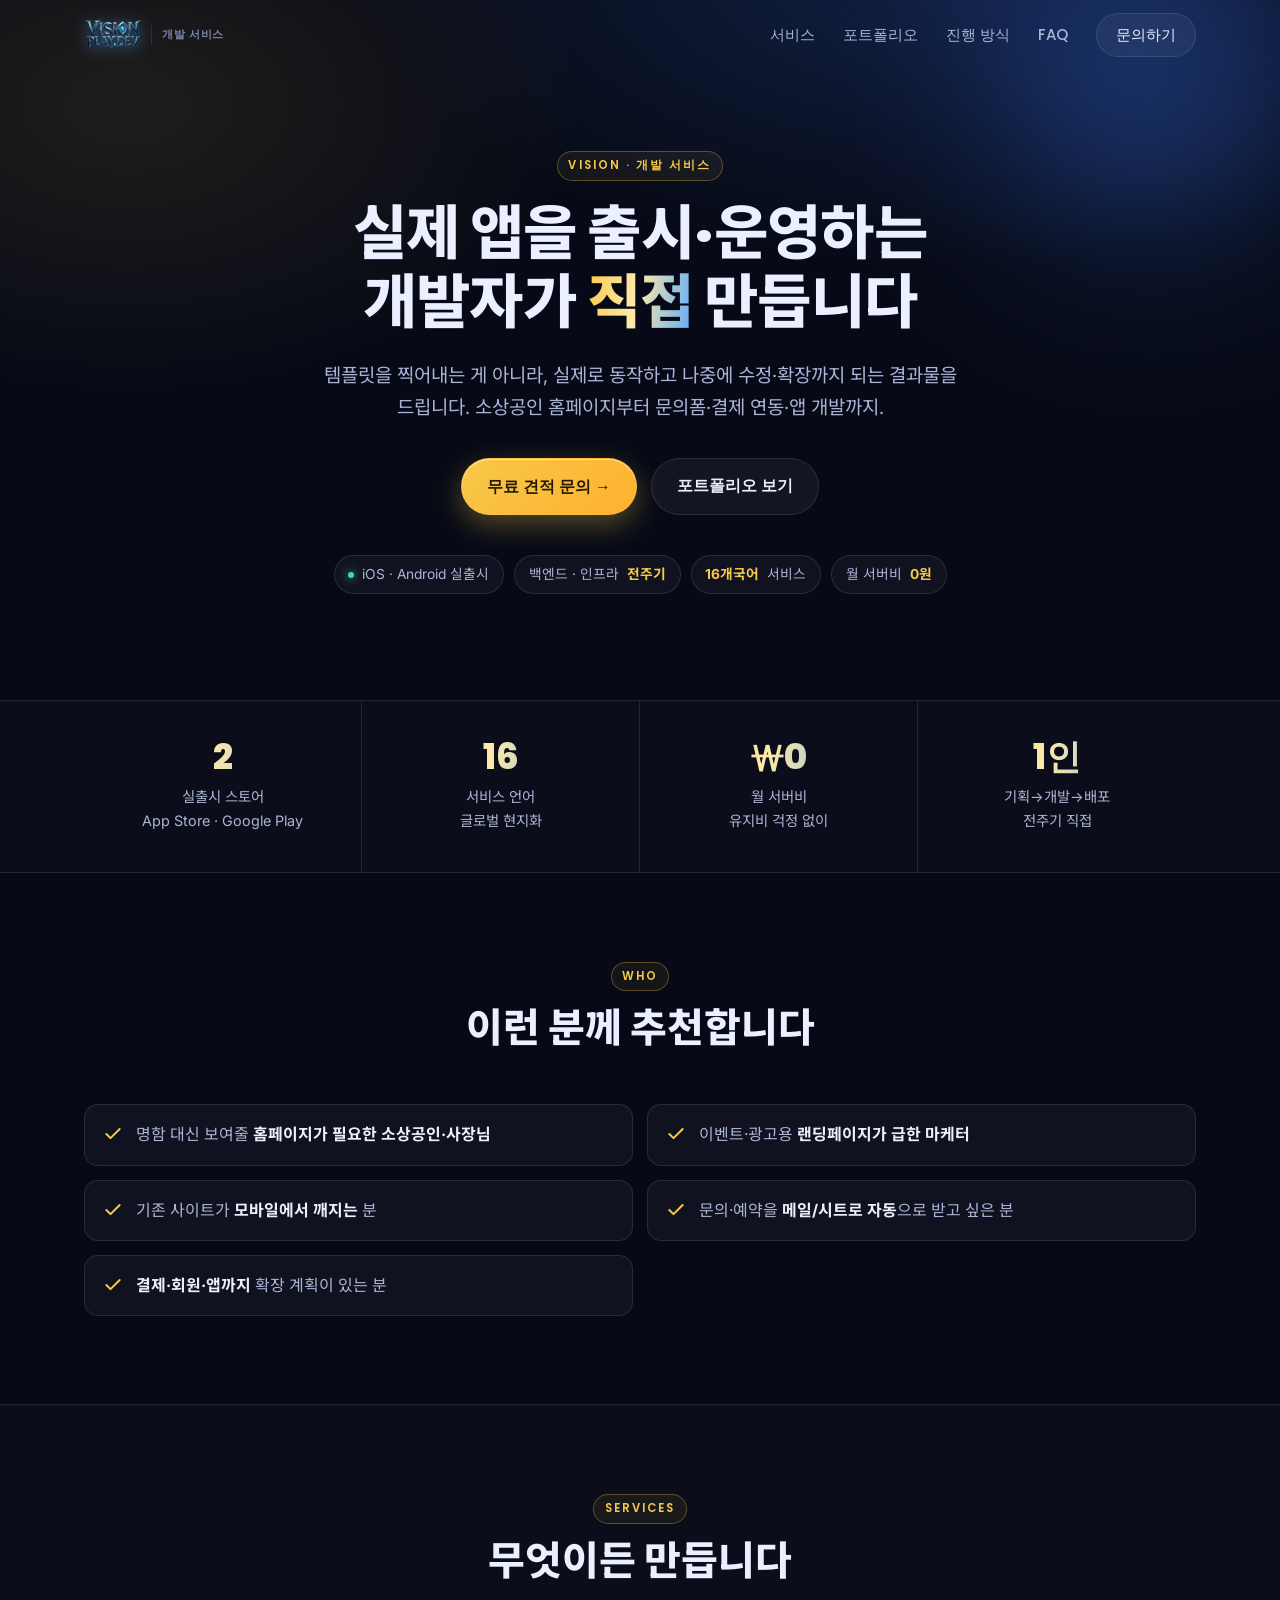
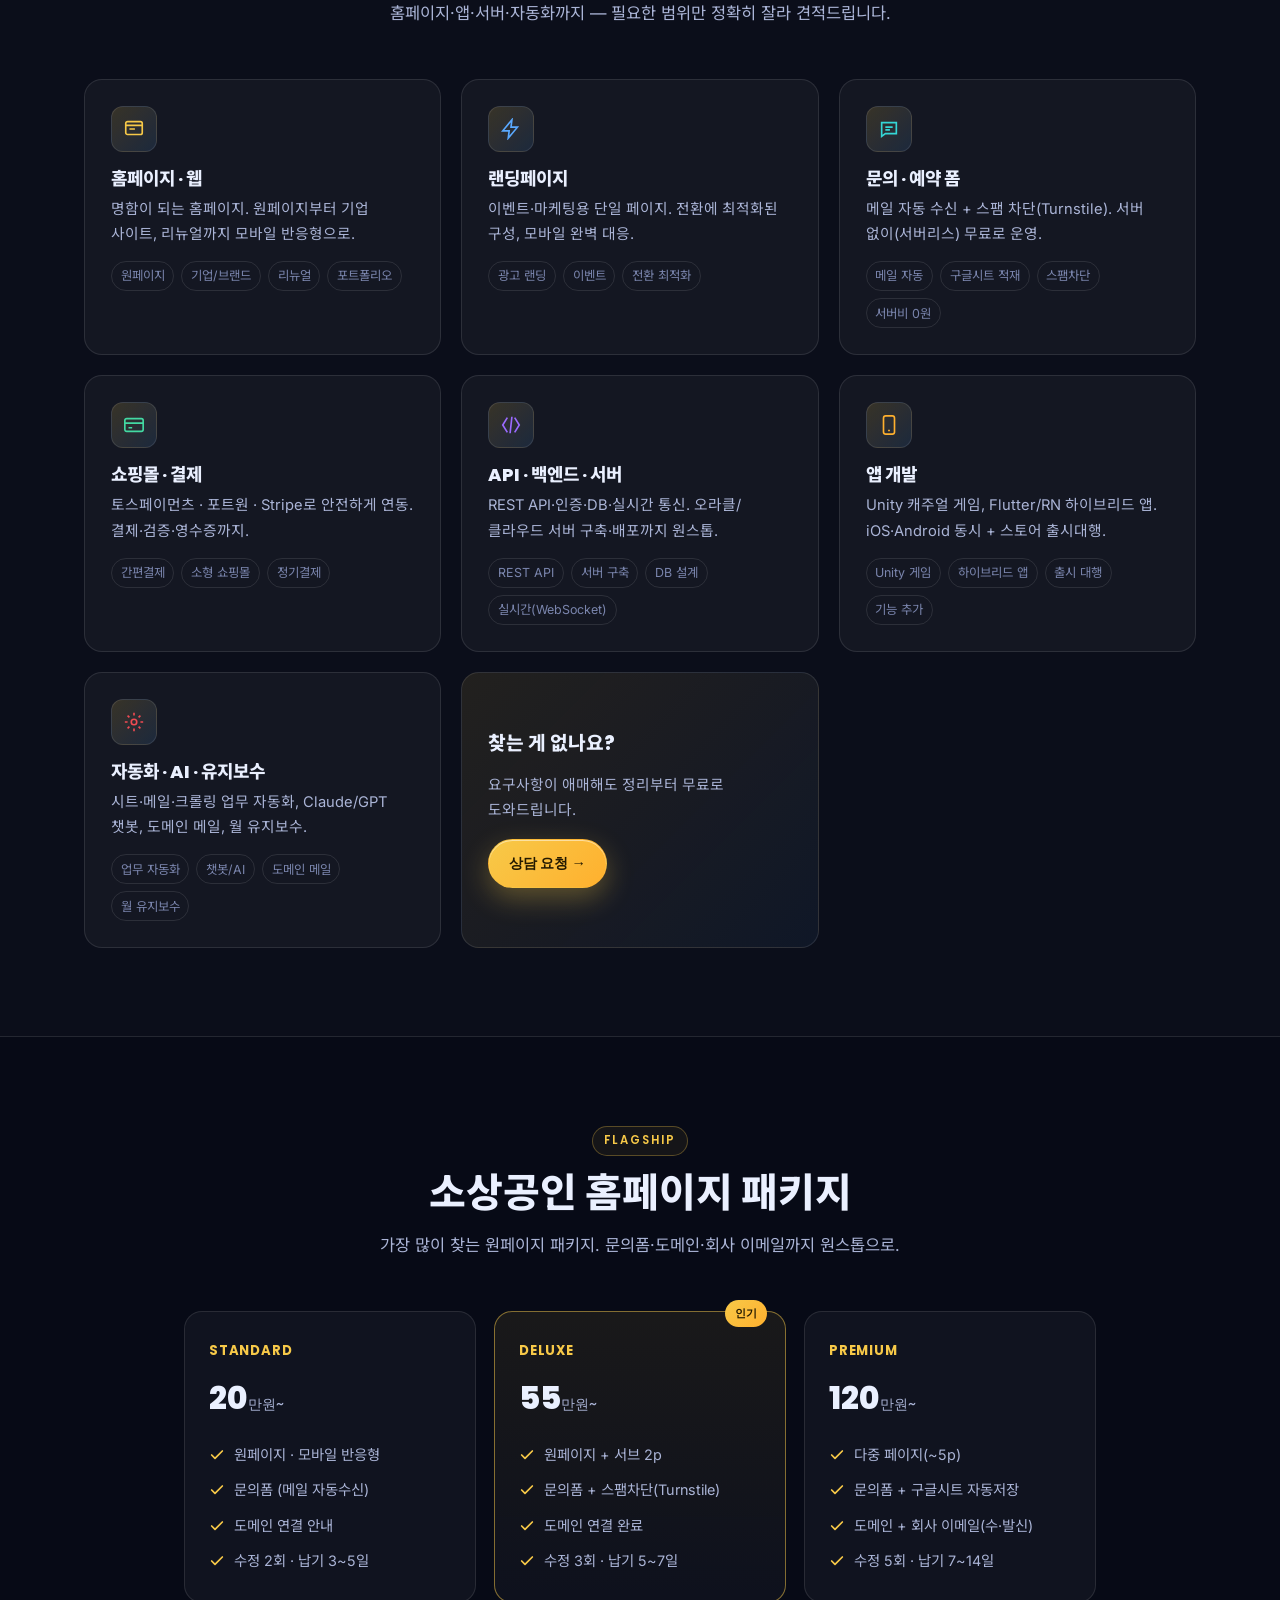
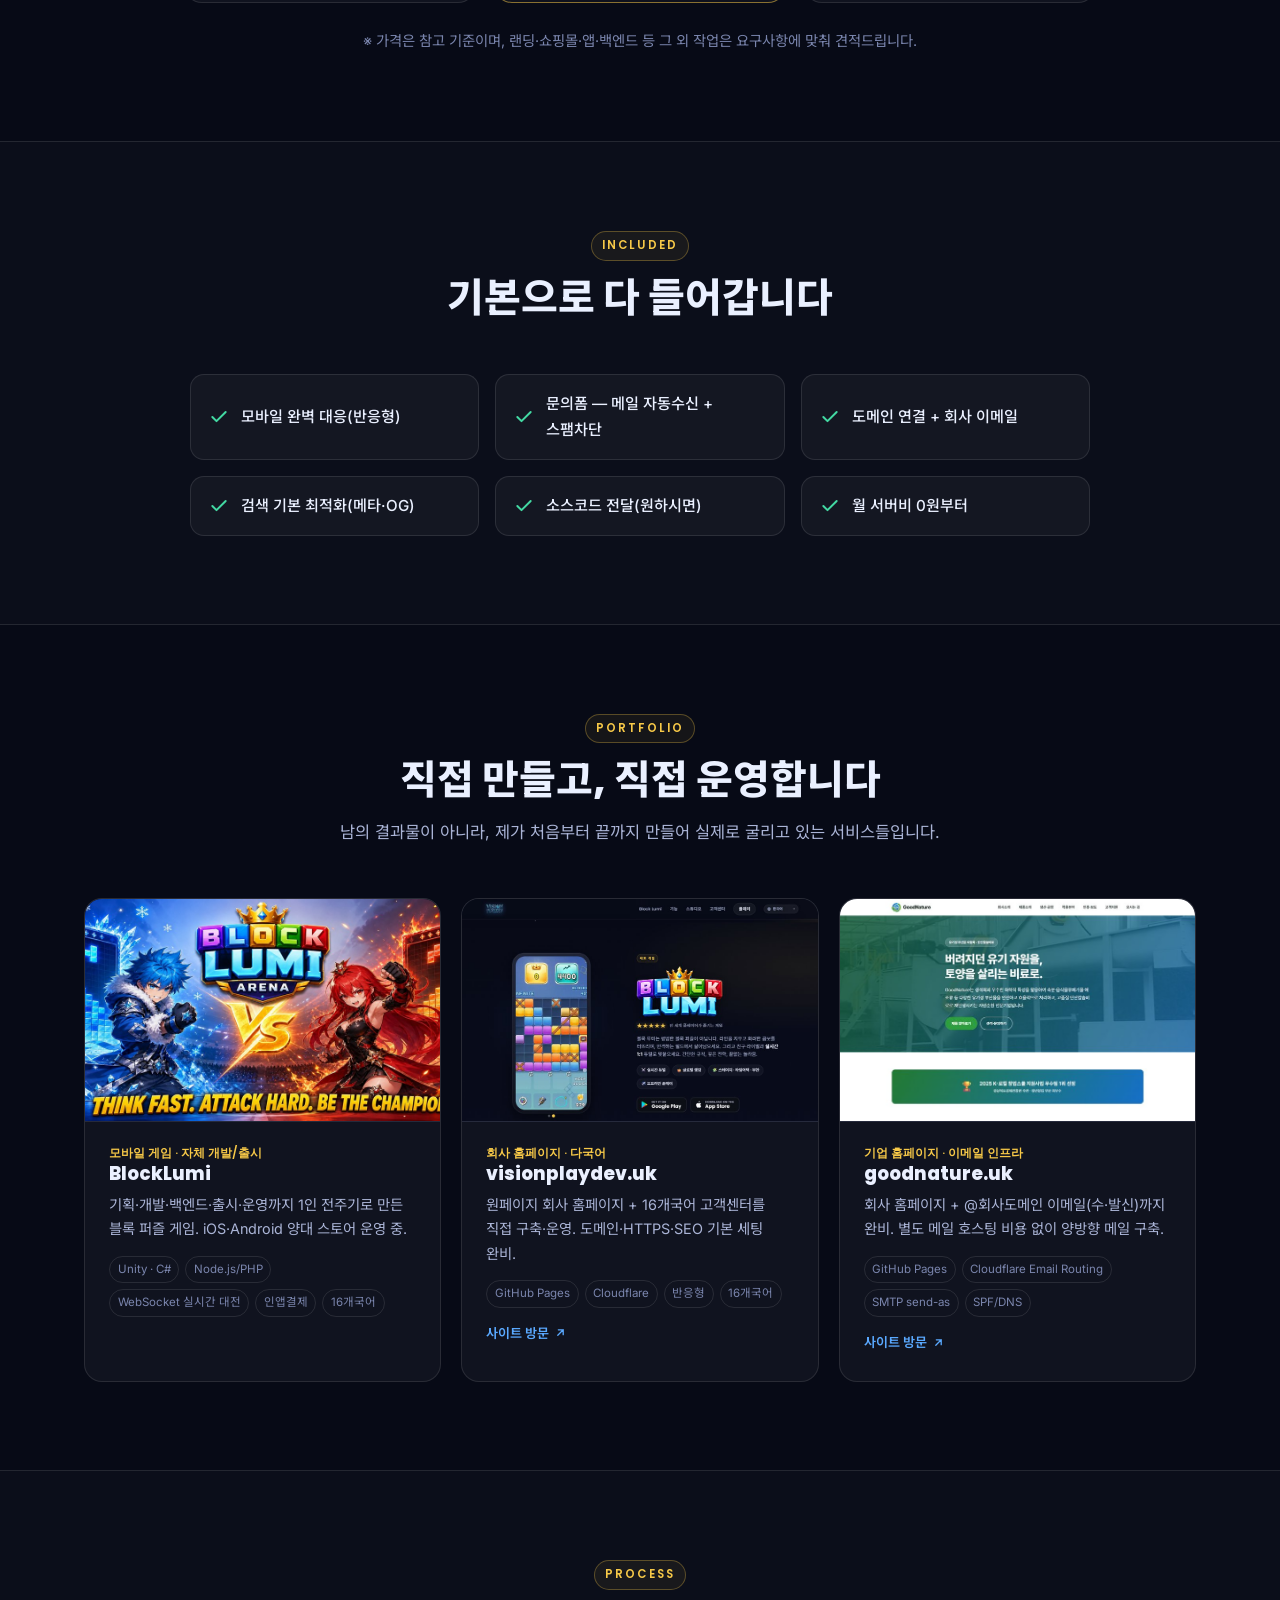
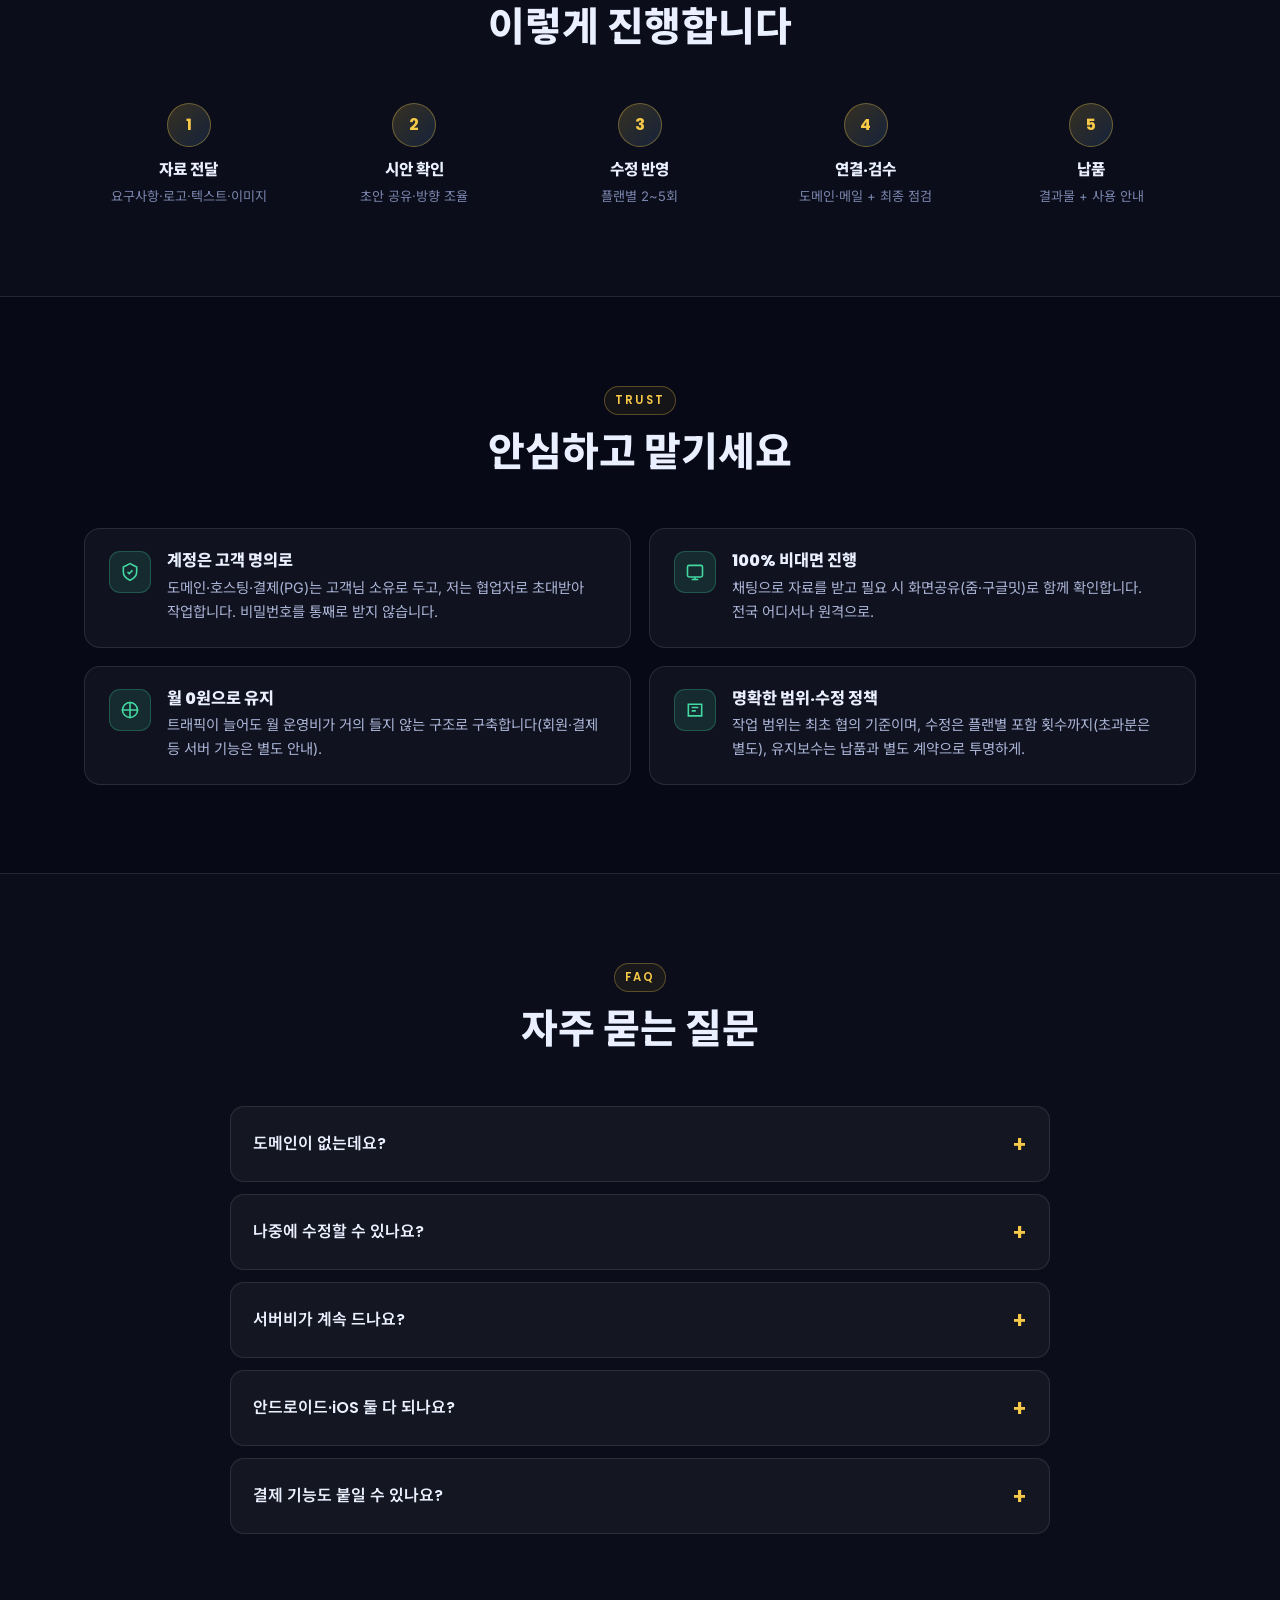
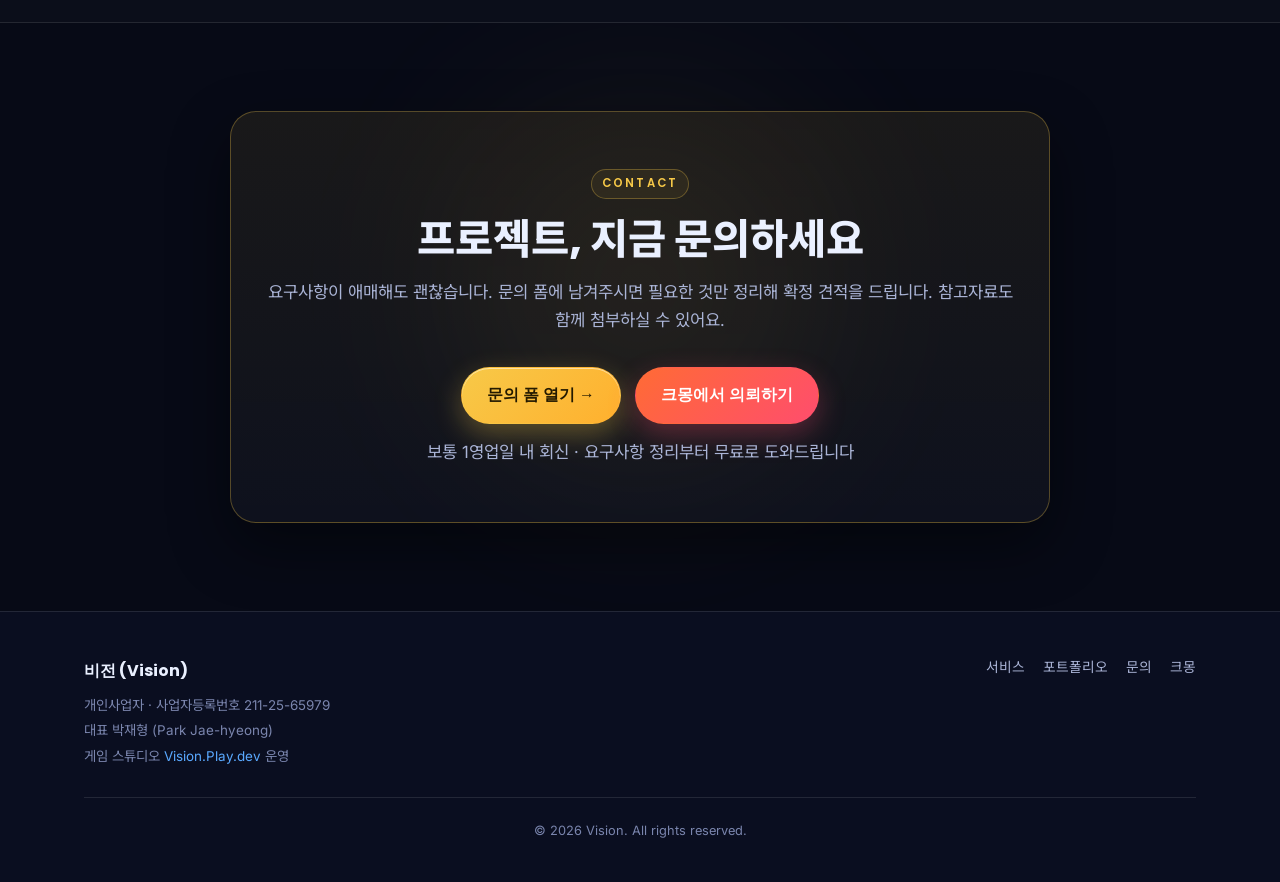
==== commit ec24ee24: "seo(dev): sitemap.xml + robots Sitemap 지정 + JSON-LD(Organization)" ====
--- a/index.html
+++ b/index.html
@@ -19,6 +19,24 @@
   <meta property="og:url" content="https://dev.visionplaydev.uk/" />
   <meta property="og:image" content="https://visionplaydev.uk/assets/app-icon.png" />
   <meta name="twitter:card" content="summary" />
+
+  <!-- 구조화 데이터 (JSON-LD · Organization) -->
+  <script type="application/ld+json">
+  {
+    "@context": "https://schema.org",
+    "@type": "Organization",
+    "name": "비전 (Vision)",
+    "alternateName": "Vision.Play.dev",
+    "url": "https://dev.visionplaydev.uk/",
+    "logo": "https://visionplaydev.uk/assets/vpd-logo.png",
+    "image": "https://visionplaydev.uk/assets/app-icon.png",
+    "description": "실제 앱을 스토어에 출시·운영하는 개발자가 소상공인 홈페이지·문의폼·도메인메일·결제 연동·앱·백엔드를 직접 제작합니다.",
+    "founder": { "@type": "Person", "name": "박재형" },
+    "knowsAbout": ["홈페이지 제작", "웹 개발", "앱 개발", "백엔드 개발", "결제 연동", "문의폼", "도메인 이메일"],
+    "areaServed": "KR",
+    "sameAs": ["https://kmong.com/@VisionPlayDev"]
+  }
+  </script>
 
   <link rel="preconnect" href="https://fonts.googleapis.com" />
   <link rel="preconnect" href="https://fonts.gstatic.com" crossorigin />
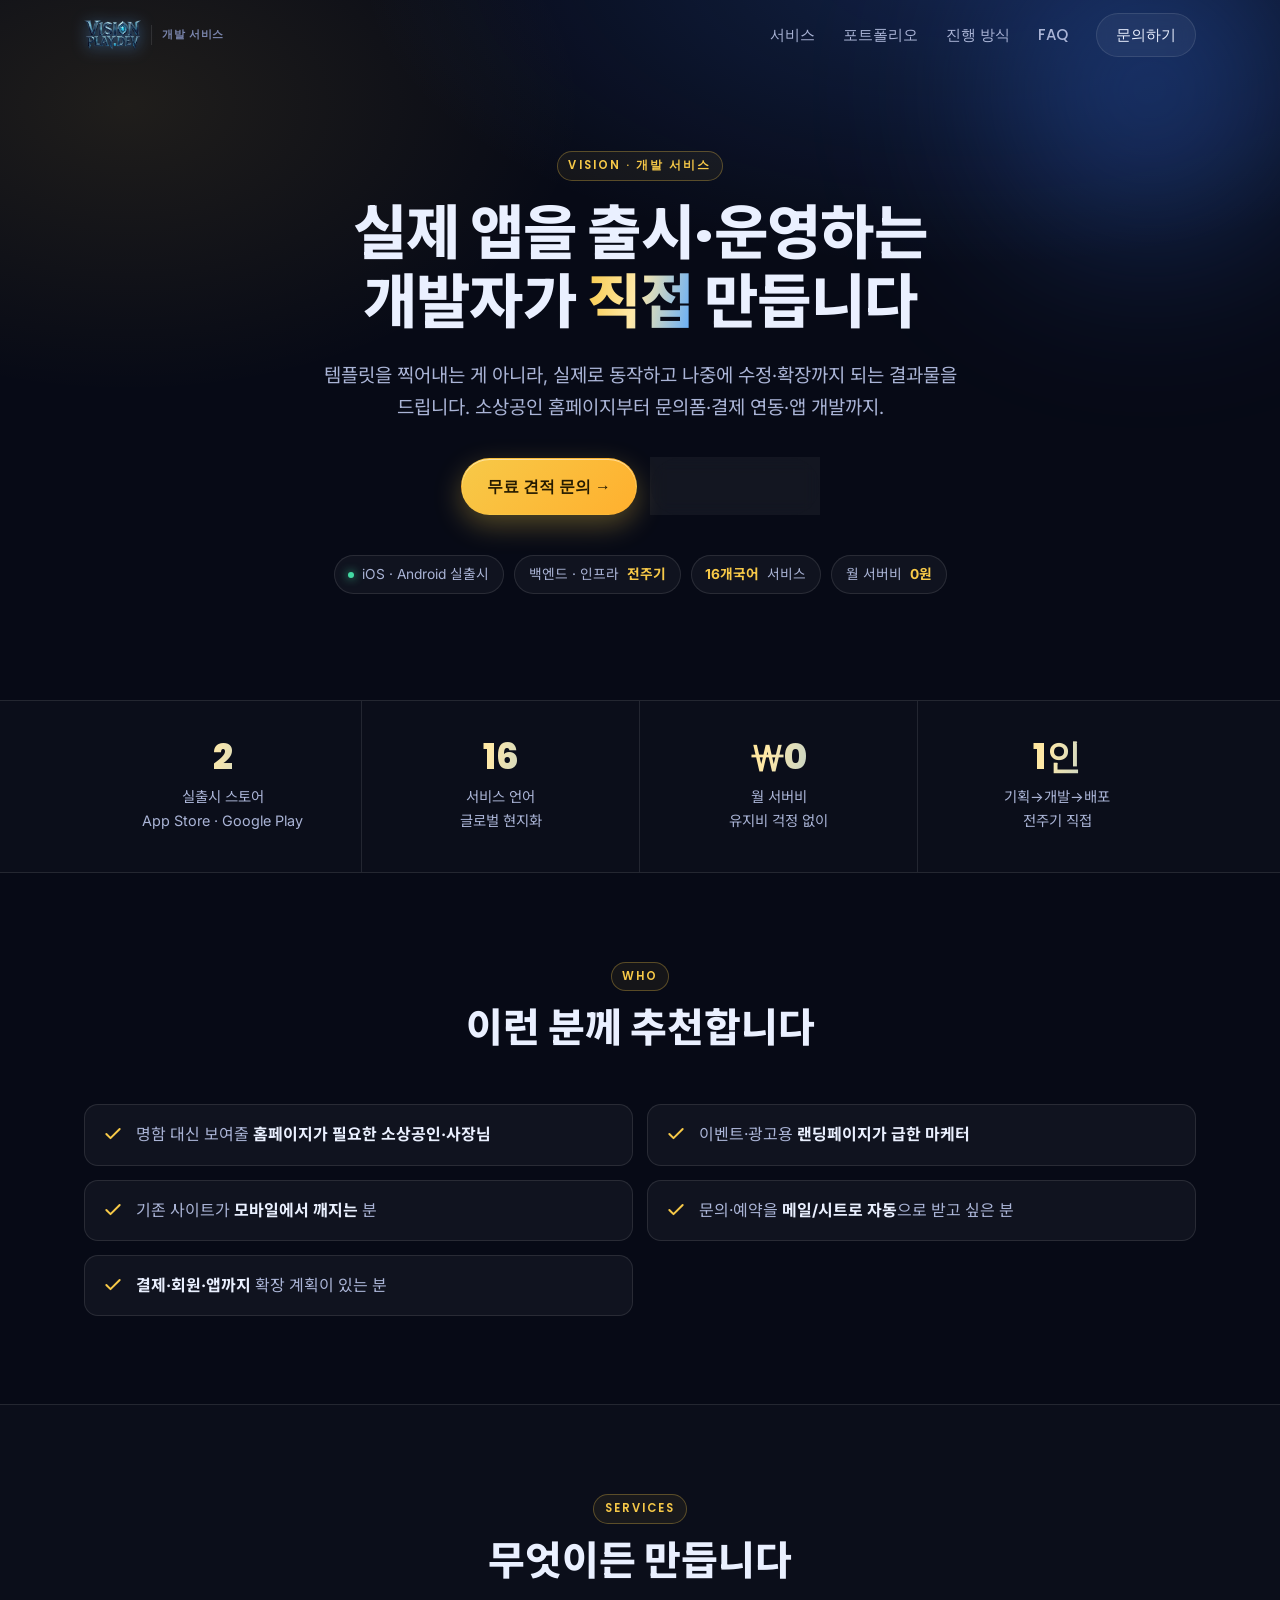
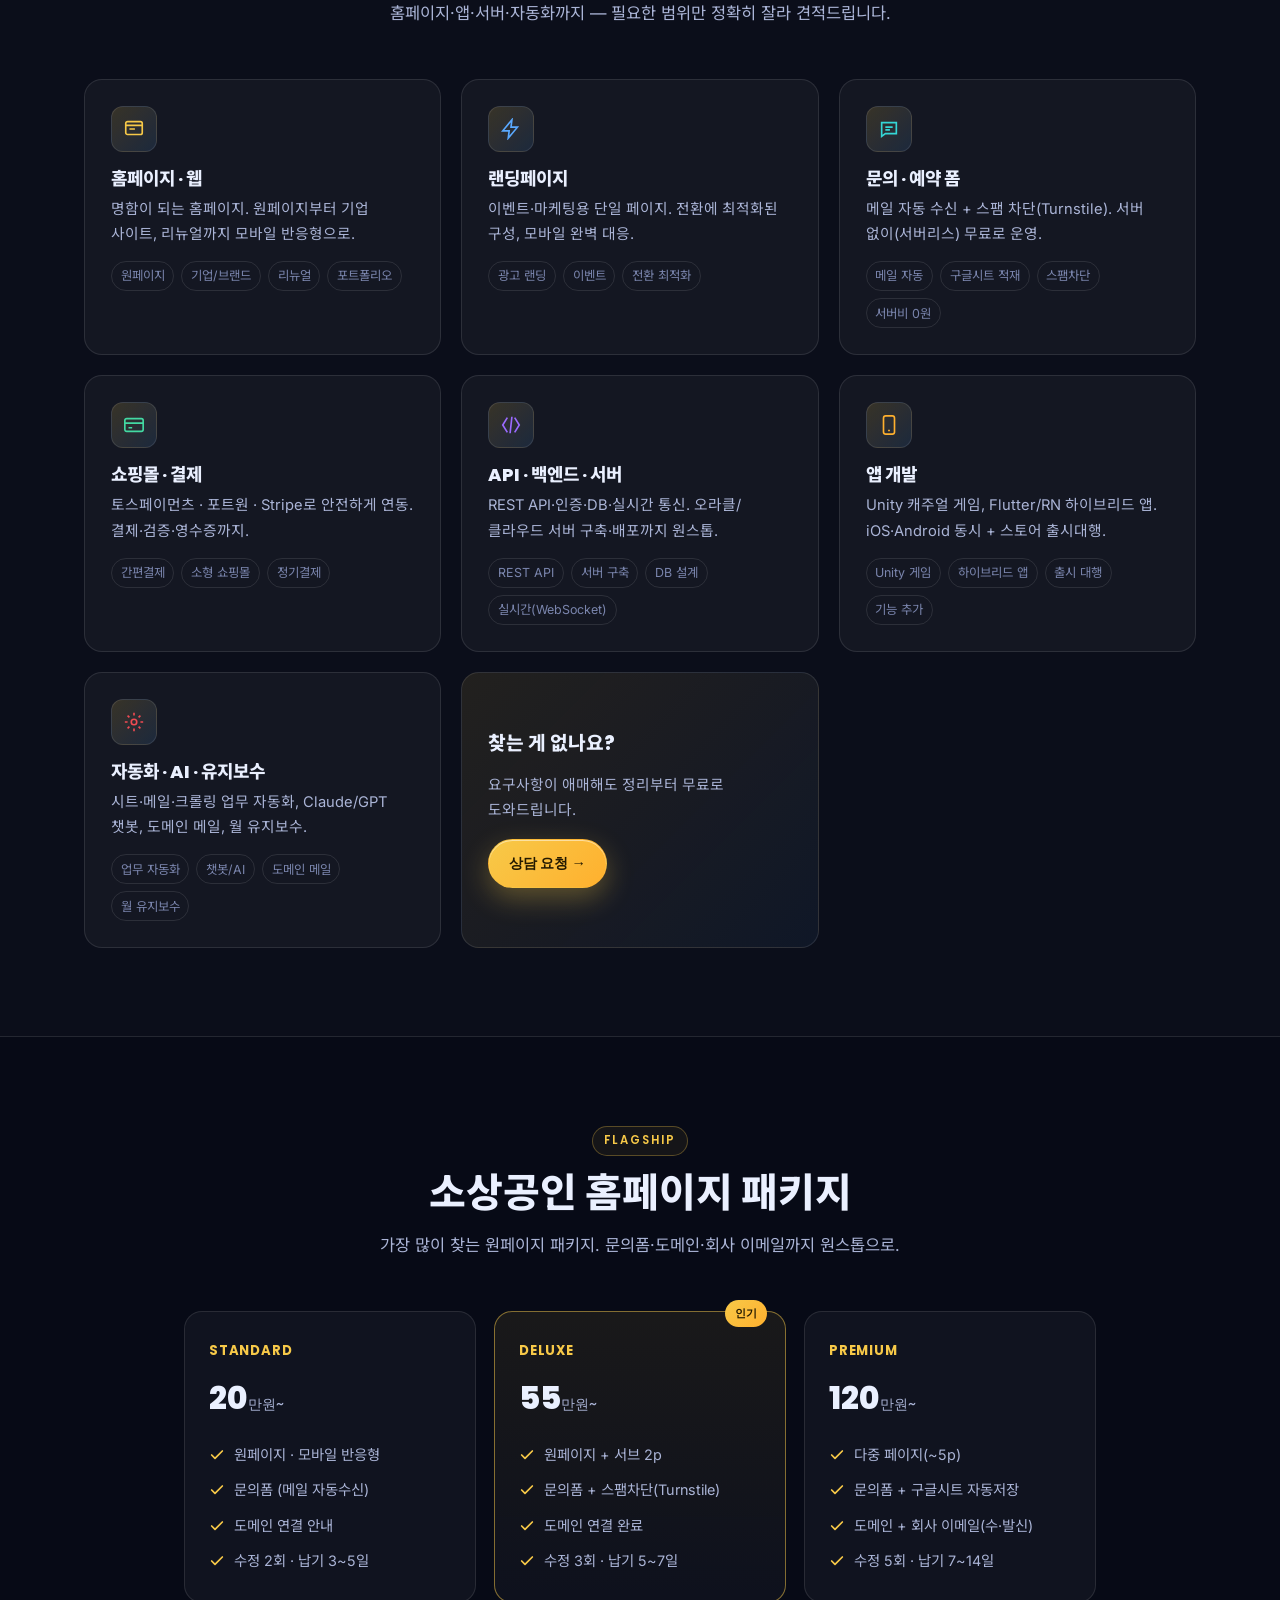
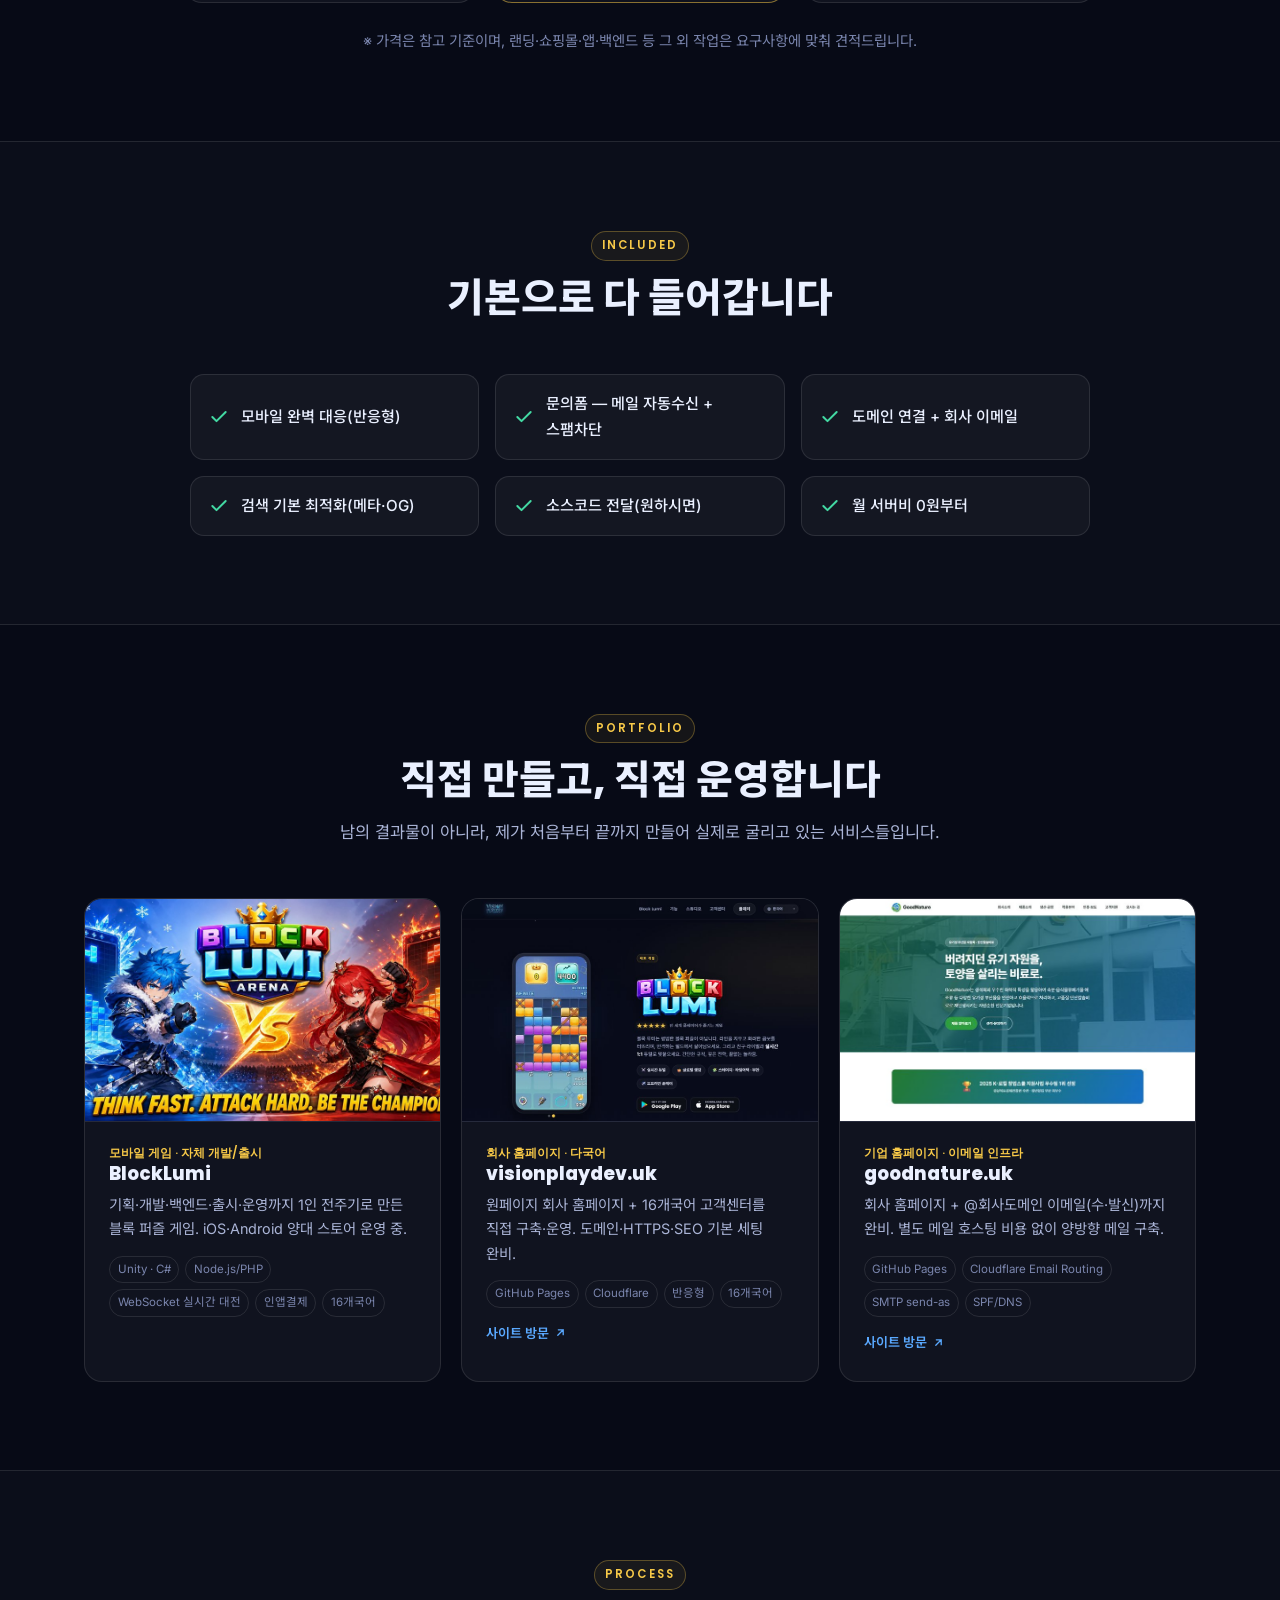
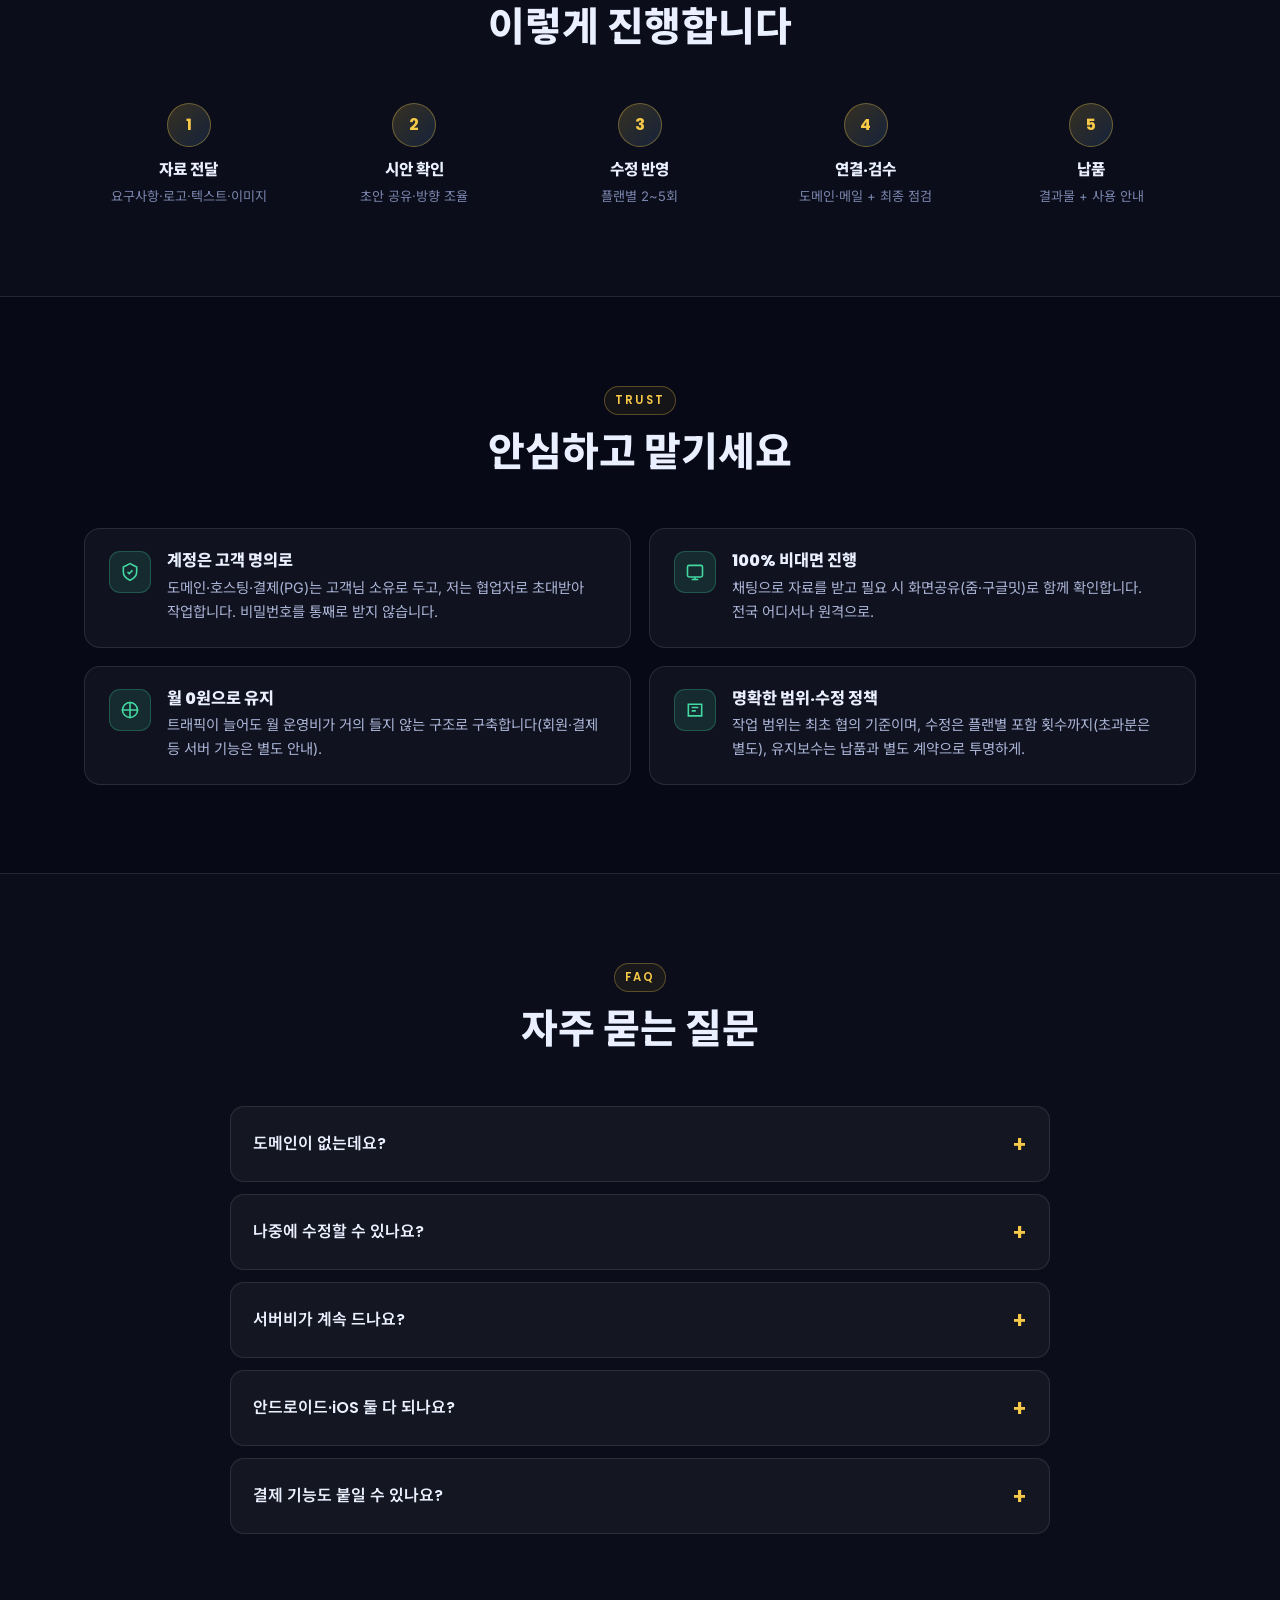
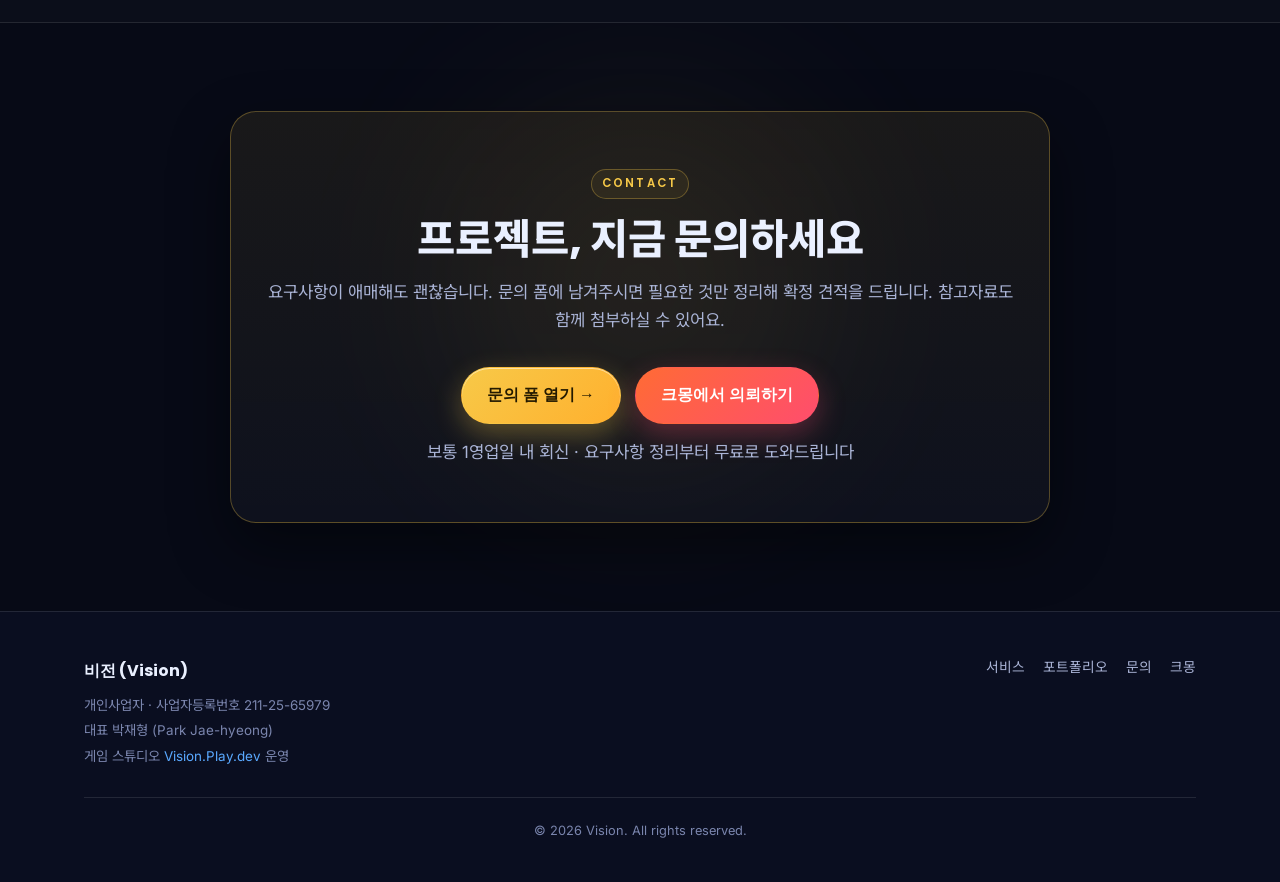
==== commit dbc18e6c: "seo(dev): 네이버 서치어드바이저 소유확인 메타" ====
--- a/index.html
+++ b/index.html
@@ -7,6 +7,7 @@
   <meta name="description" content="실제 앱을 스토어에 출시·운영하는 개발자가 직접 만듭니다. 소상공인 홈페이지부터 문의폼·도메인메일·결제 연동·앱 개발까지. 월 서버비 0원부터." />
   <meta name="theme-color" content="#070a16" />
   <meta name="robots" content="index,follow" />
+  <meta name="naver-site-verification" content="eebbe0e95e1a92938a6394453a901eeb9723c8c9" />
   <link rel="icon" type="image/png" href="/assets/favicon.png?v=1" />
   <link rel="apple-touch-icon" href="/assets/favicon.png?v=1" />
   <link rel="canonical" href="https://dev.visionplaydev.uk/" />
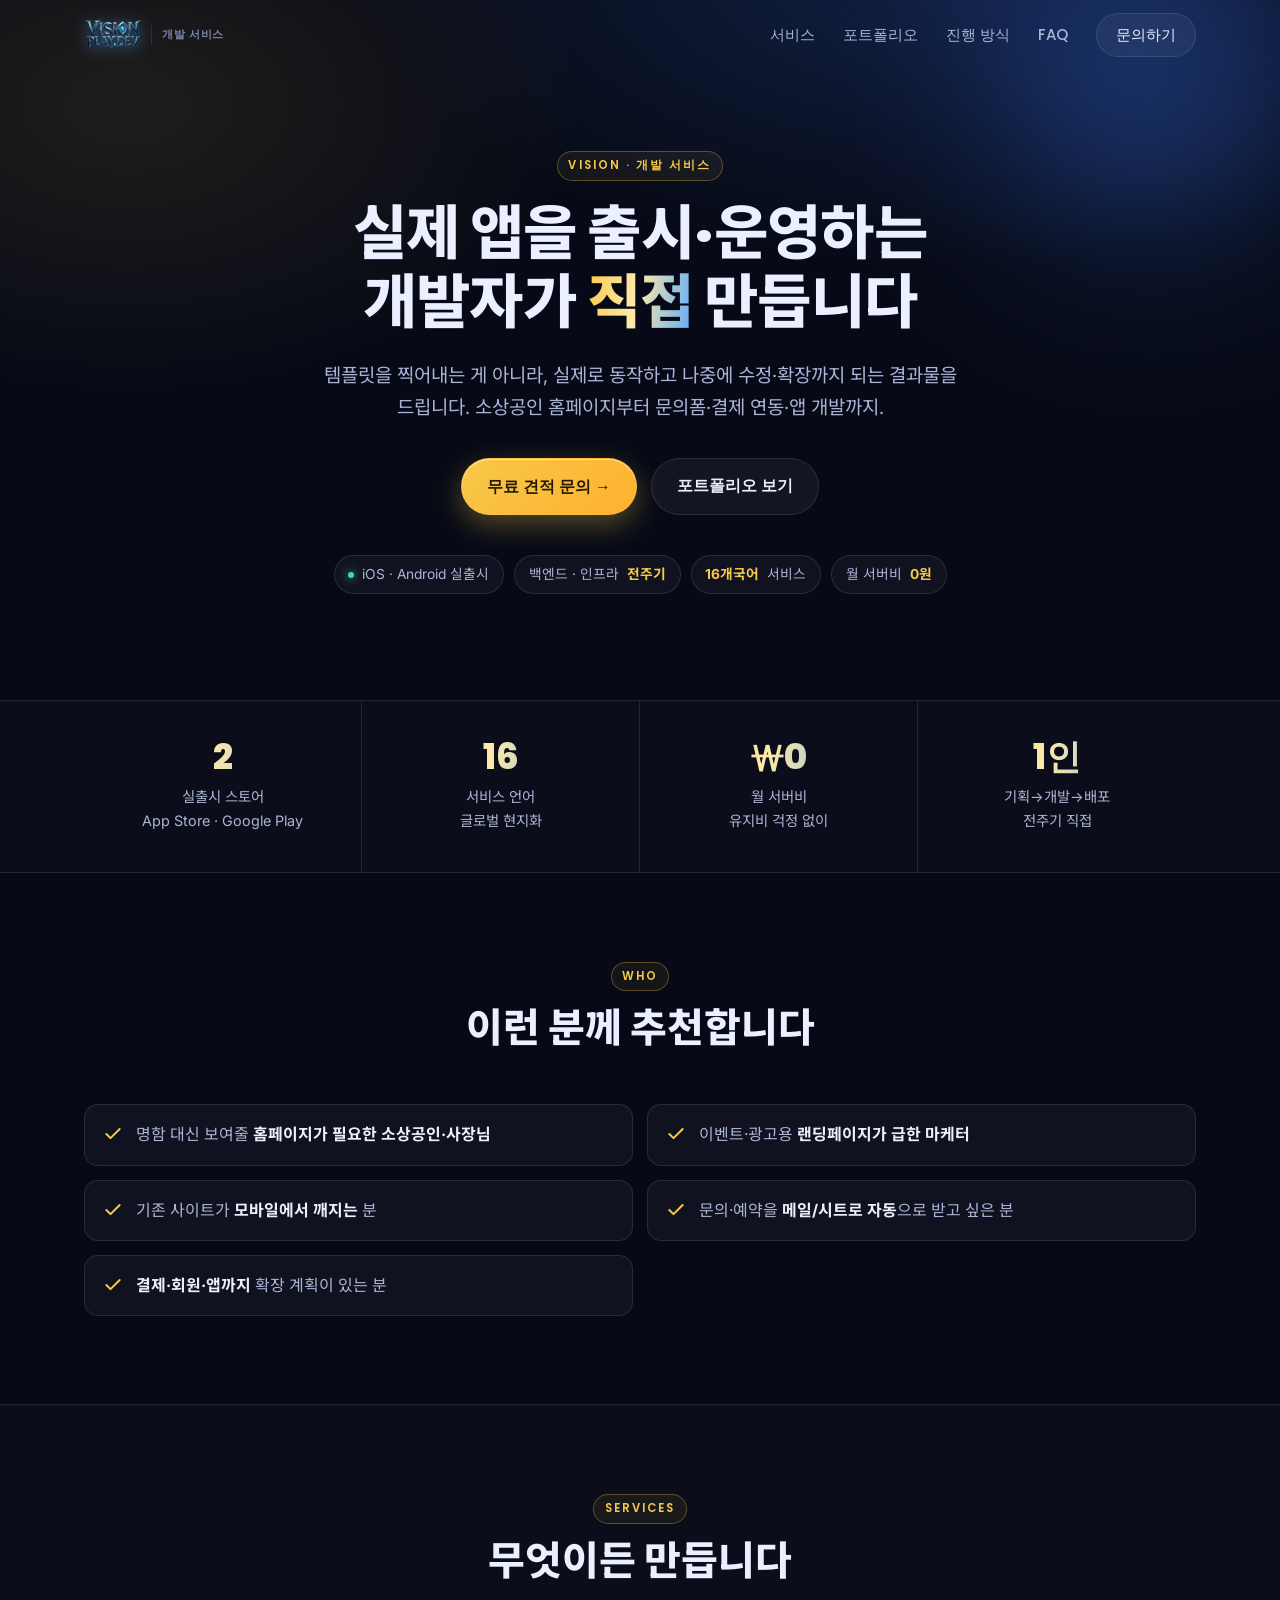
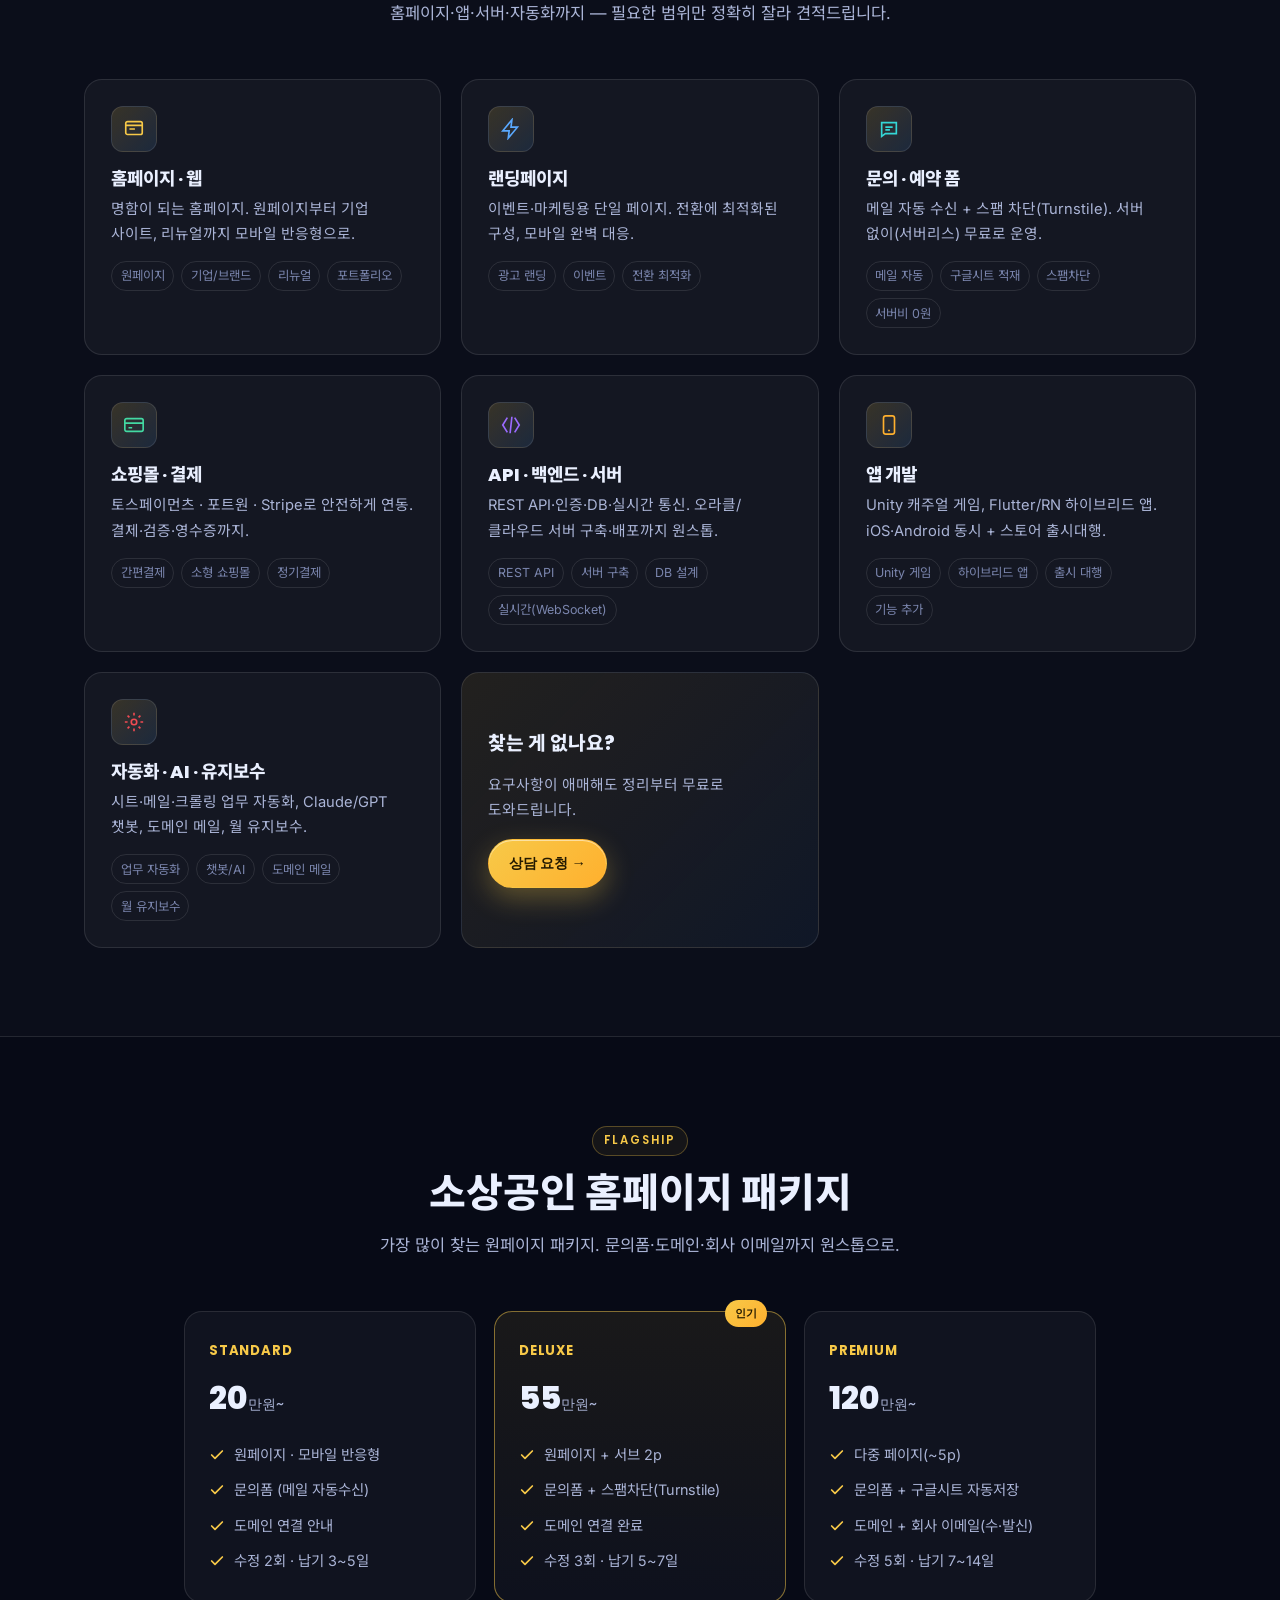
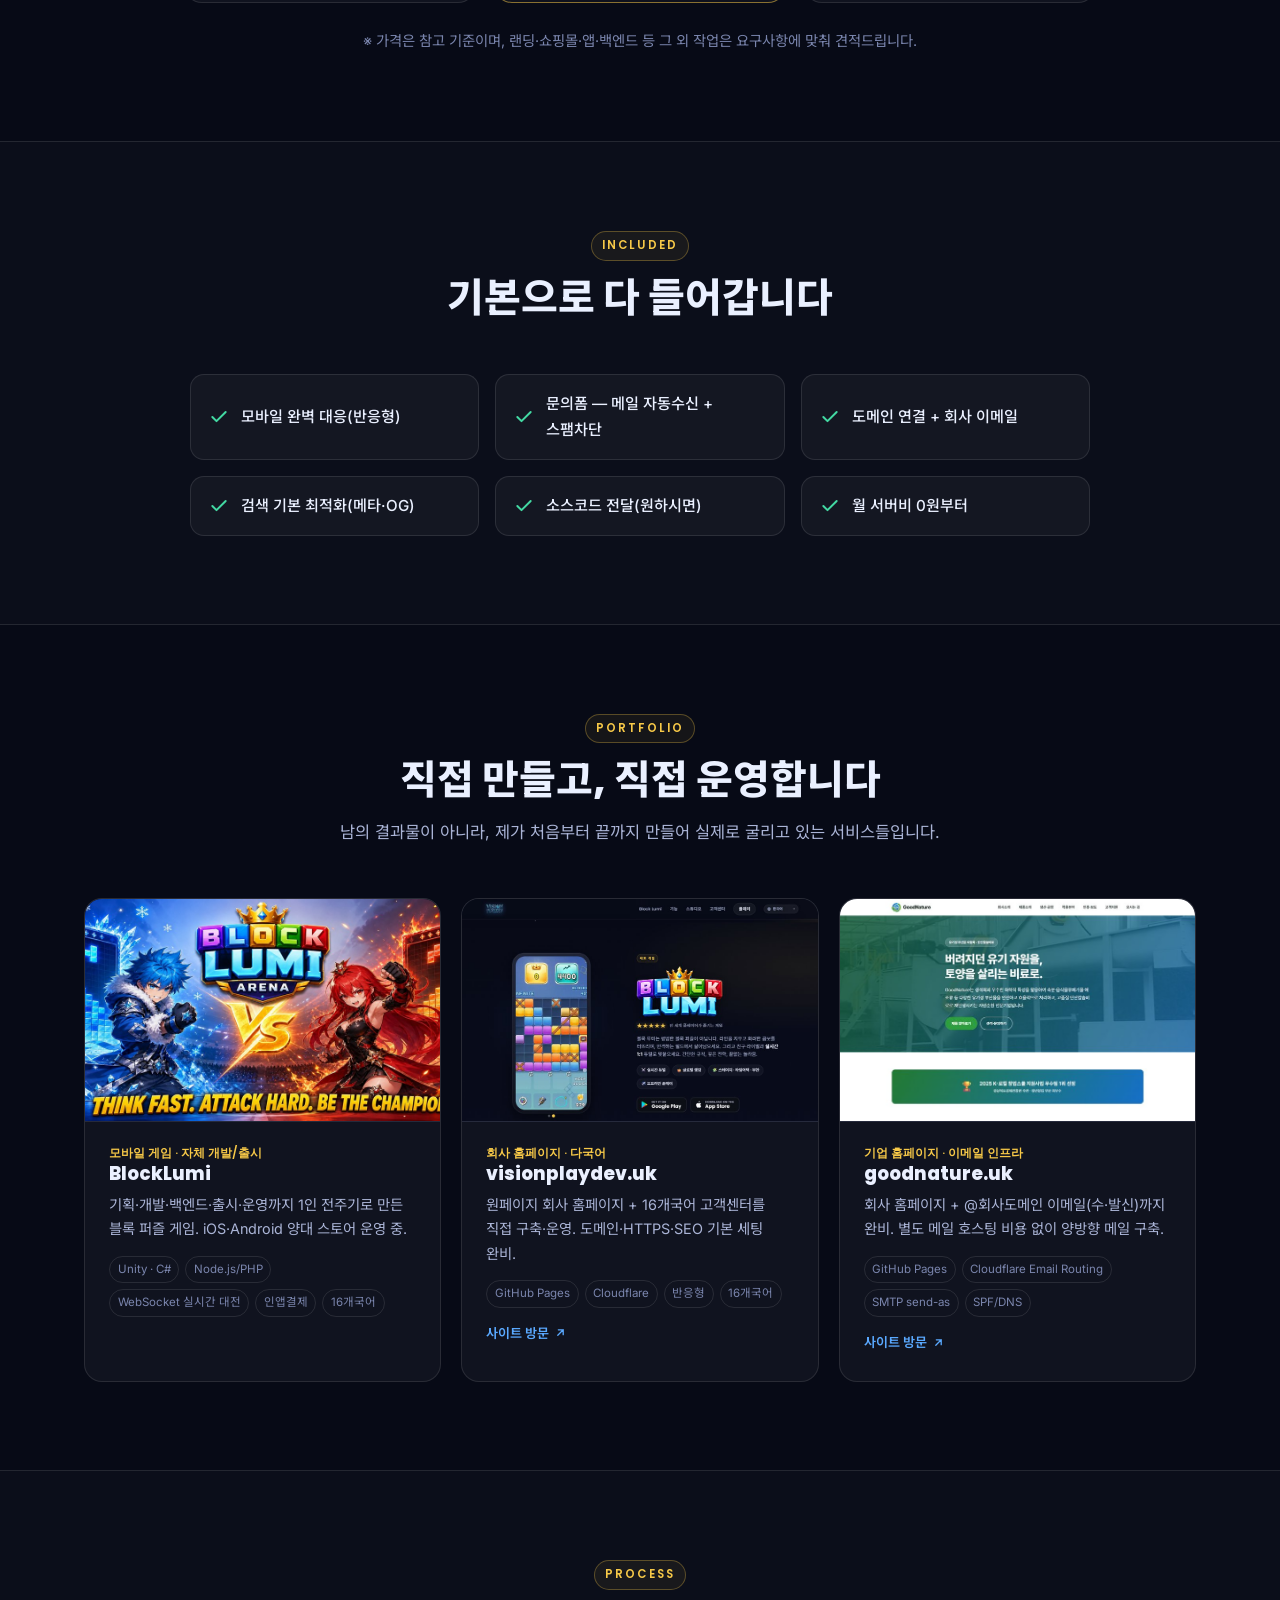
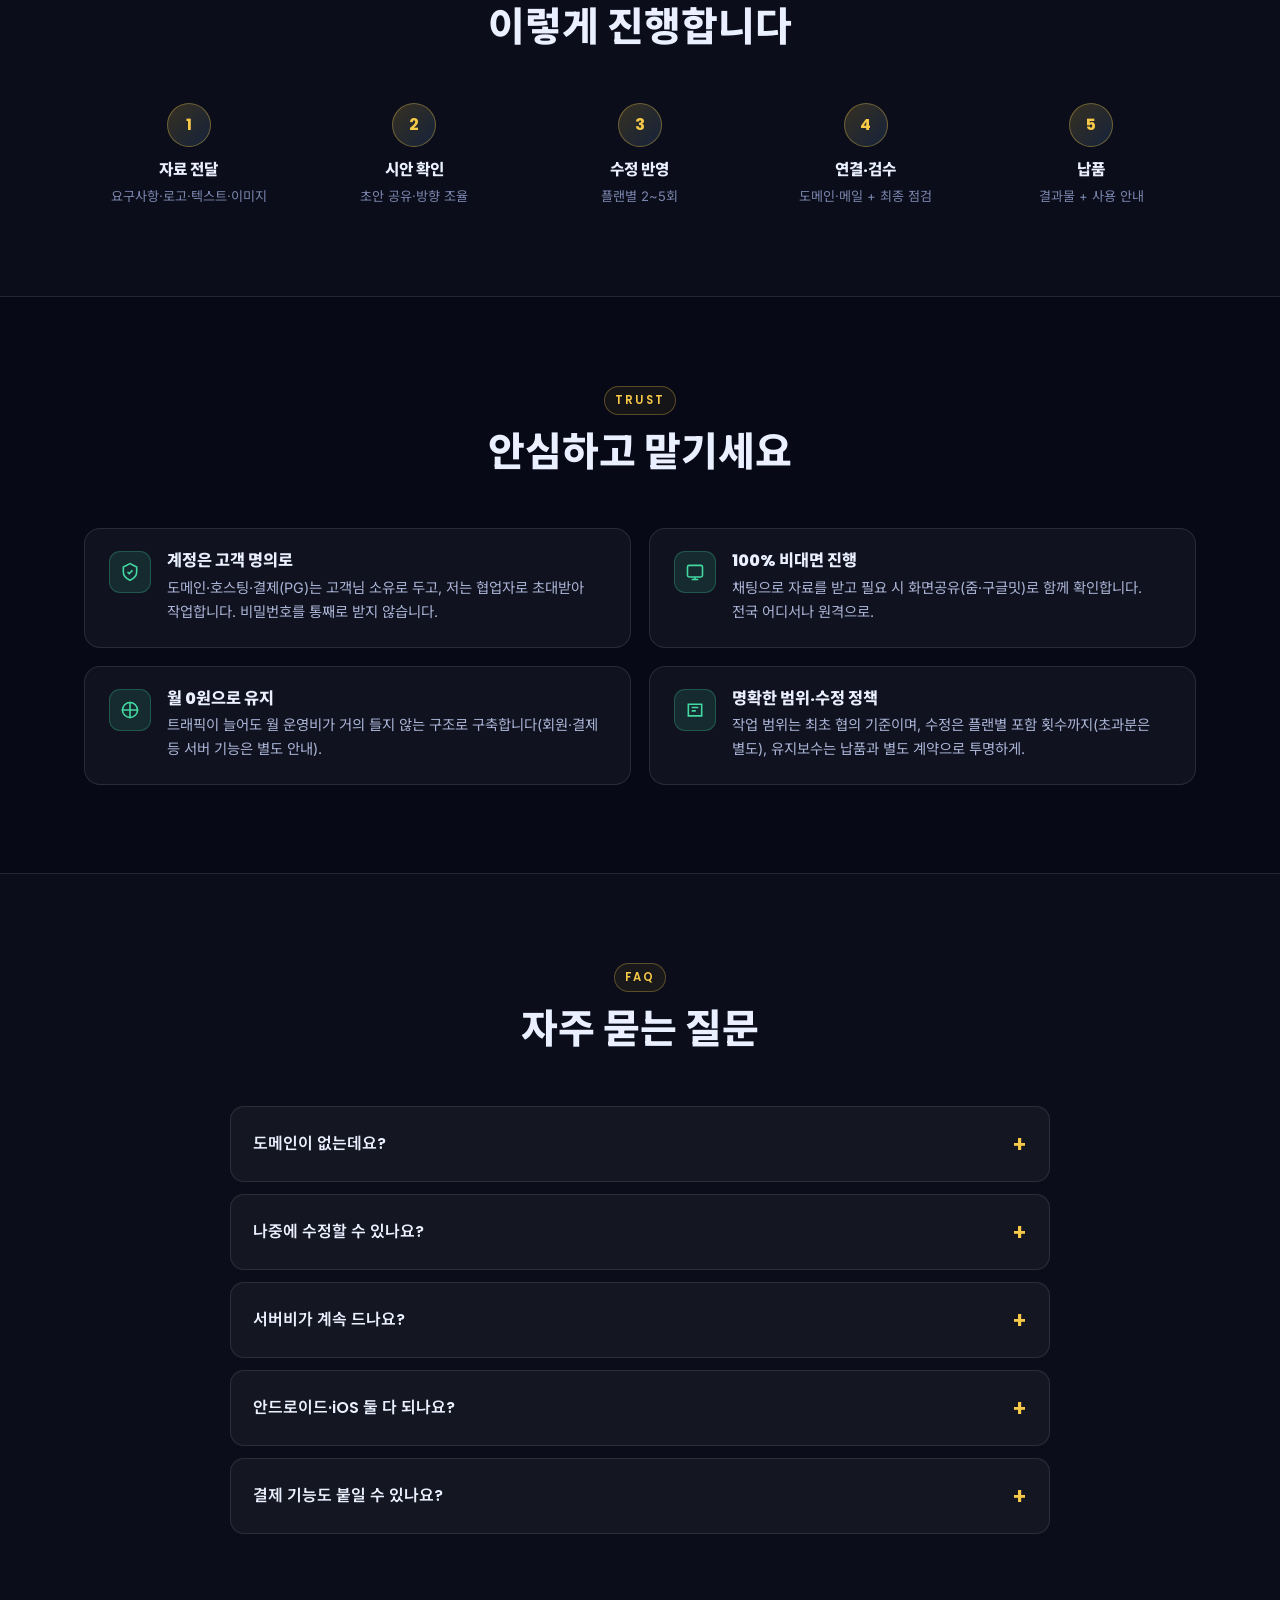
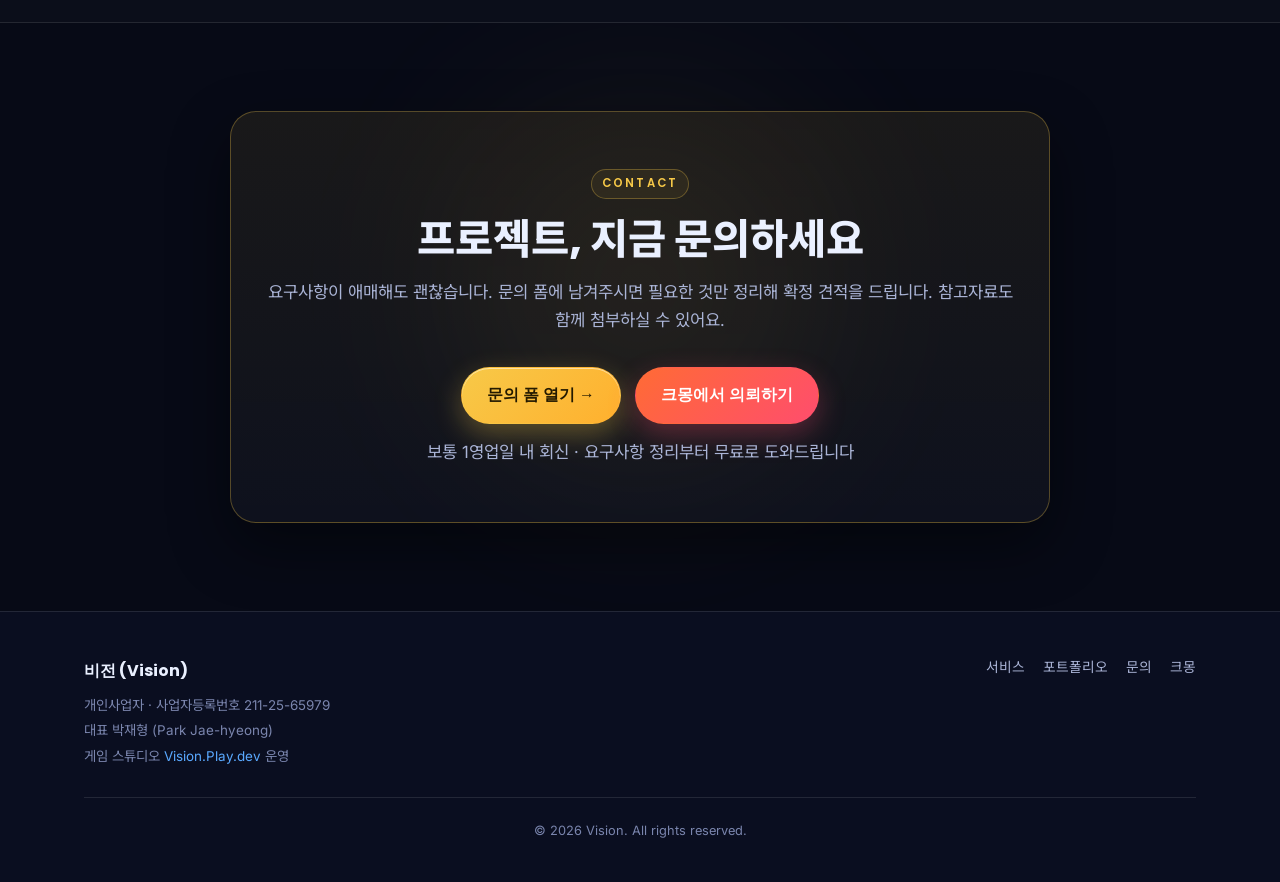
==== commit 4b962a8f: "seo(dev): 전용 OG 이미지(og.png) — 카톡/SNS 미리보기 게임아이콘→개발서비스 배너" ====
--- a/index.html
+++ b/index.html
@@ -18,8 +18,11 @@
   <meta property="og:title" content="비전 개발 서비스 — 실출시 개발자의 홈페이지·앱·백엔드 제작" />
   <meta property="og:description" content="실제 앱을 스토어에 출시·운영하는 개발자가 직접 만듭니다. 홈페이지·문의폼·도메인메일·결제·앱까지." />
   <meta property="og:url" content="https://dev.visionplaydev.uk/" />
-  <meta property="og:image" content="https://visionplaydev.uk/assets/app-icon.png" />
-  <meta name="twitter:card" content="summary" />
+  <meta property="og:image" content="https://dev.visionplaydev.uk/assets/og.png" />
+  <meta property="og:image:width" content="1200" />
+  <meta property="og:image:height" content="630" />
+  <meta name="twitter:card" content="summary_large_image" />
+  <meta name="twitter:image" content="https://dev.visionplaydev.uk/assets/og.png" />
 
   <!-- 구조화 데이터 (JSON-LD · Organization) -->
   <script type="application/ld+json">
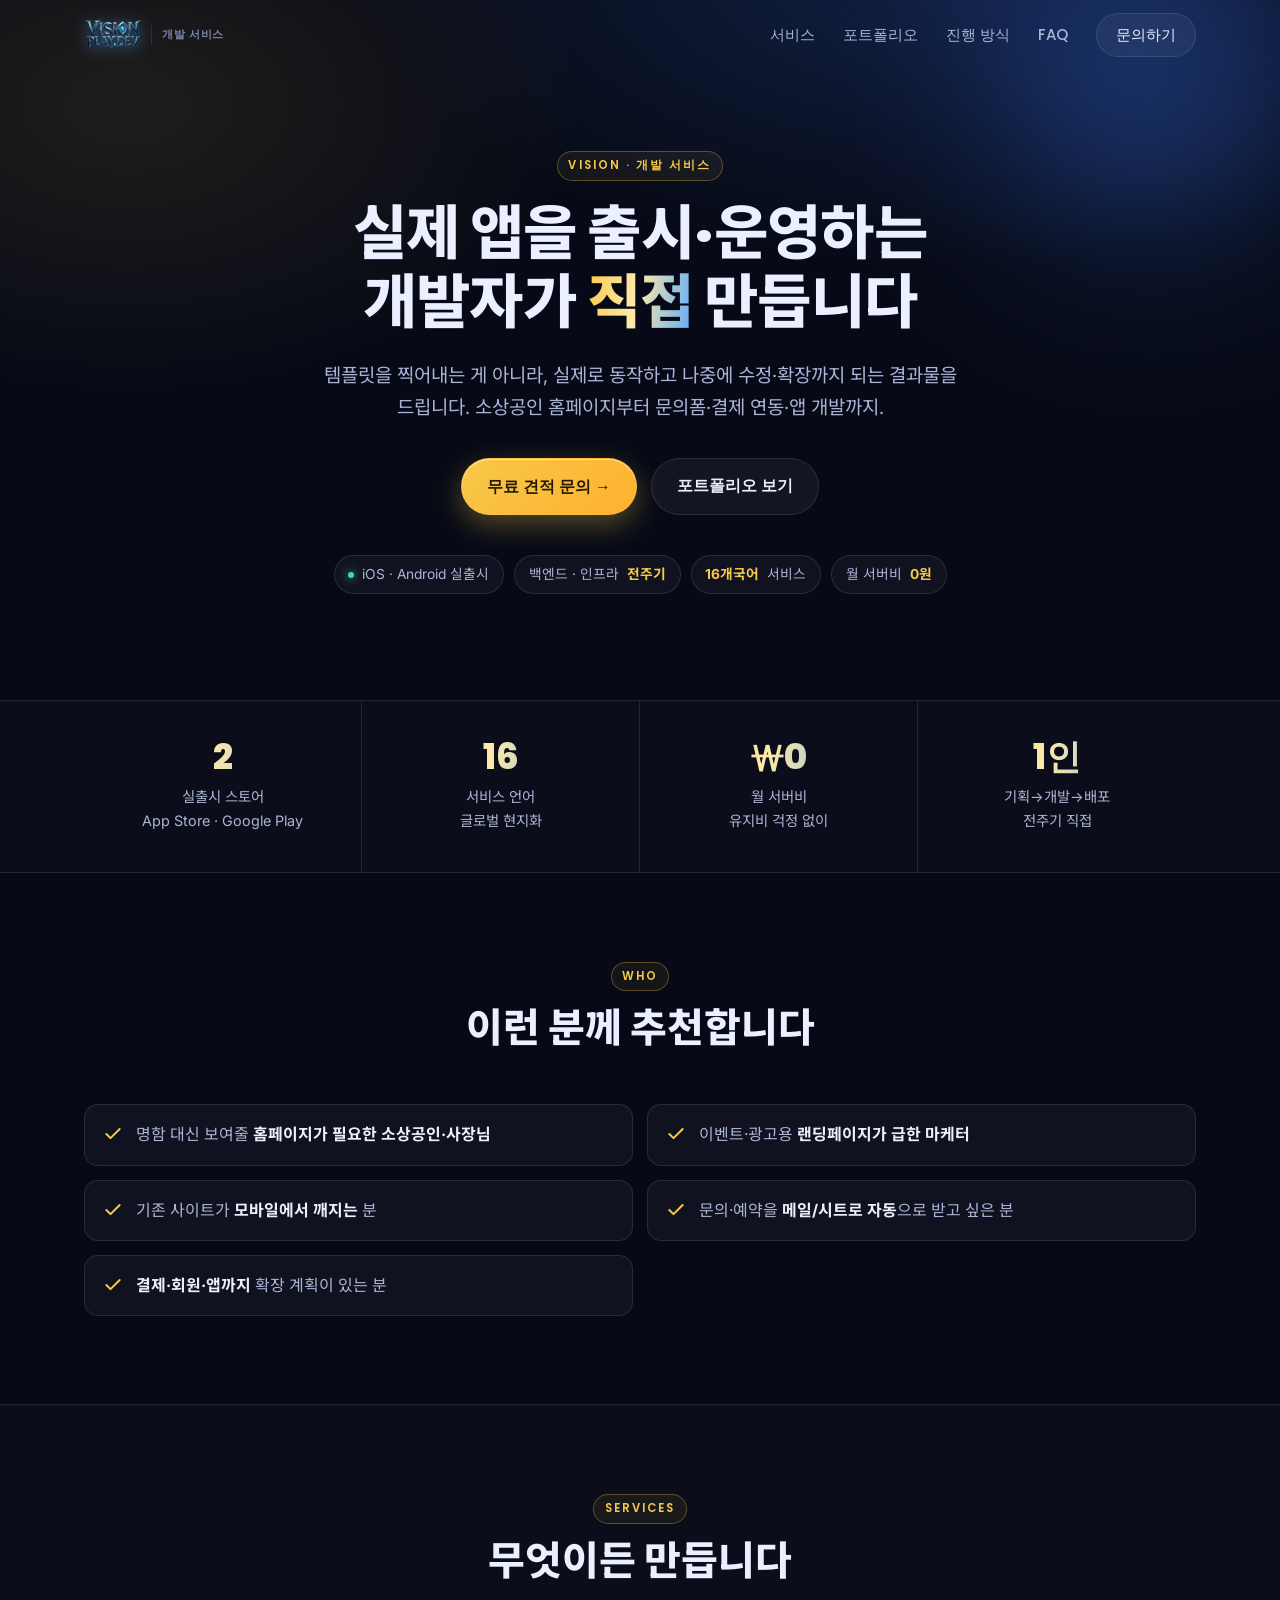
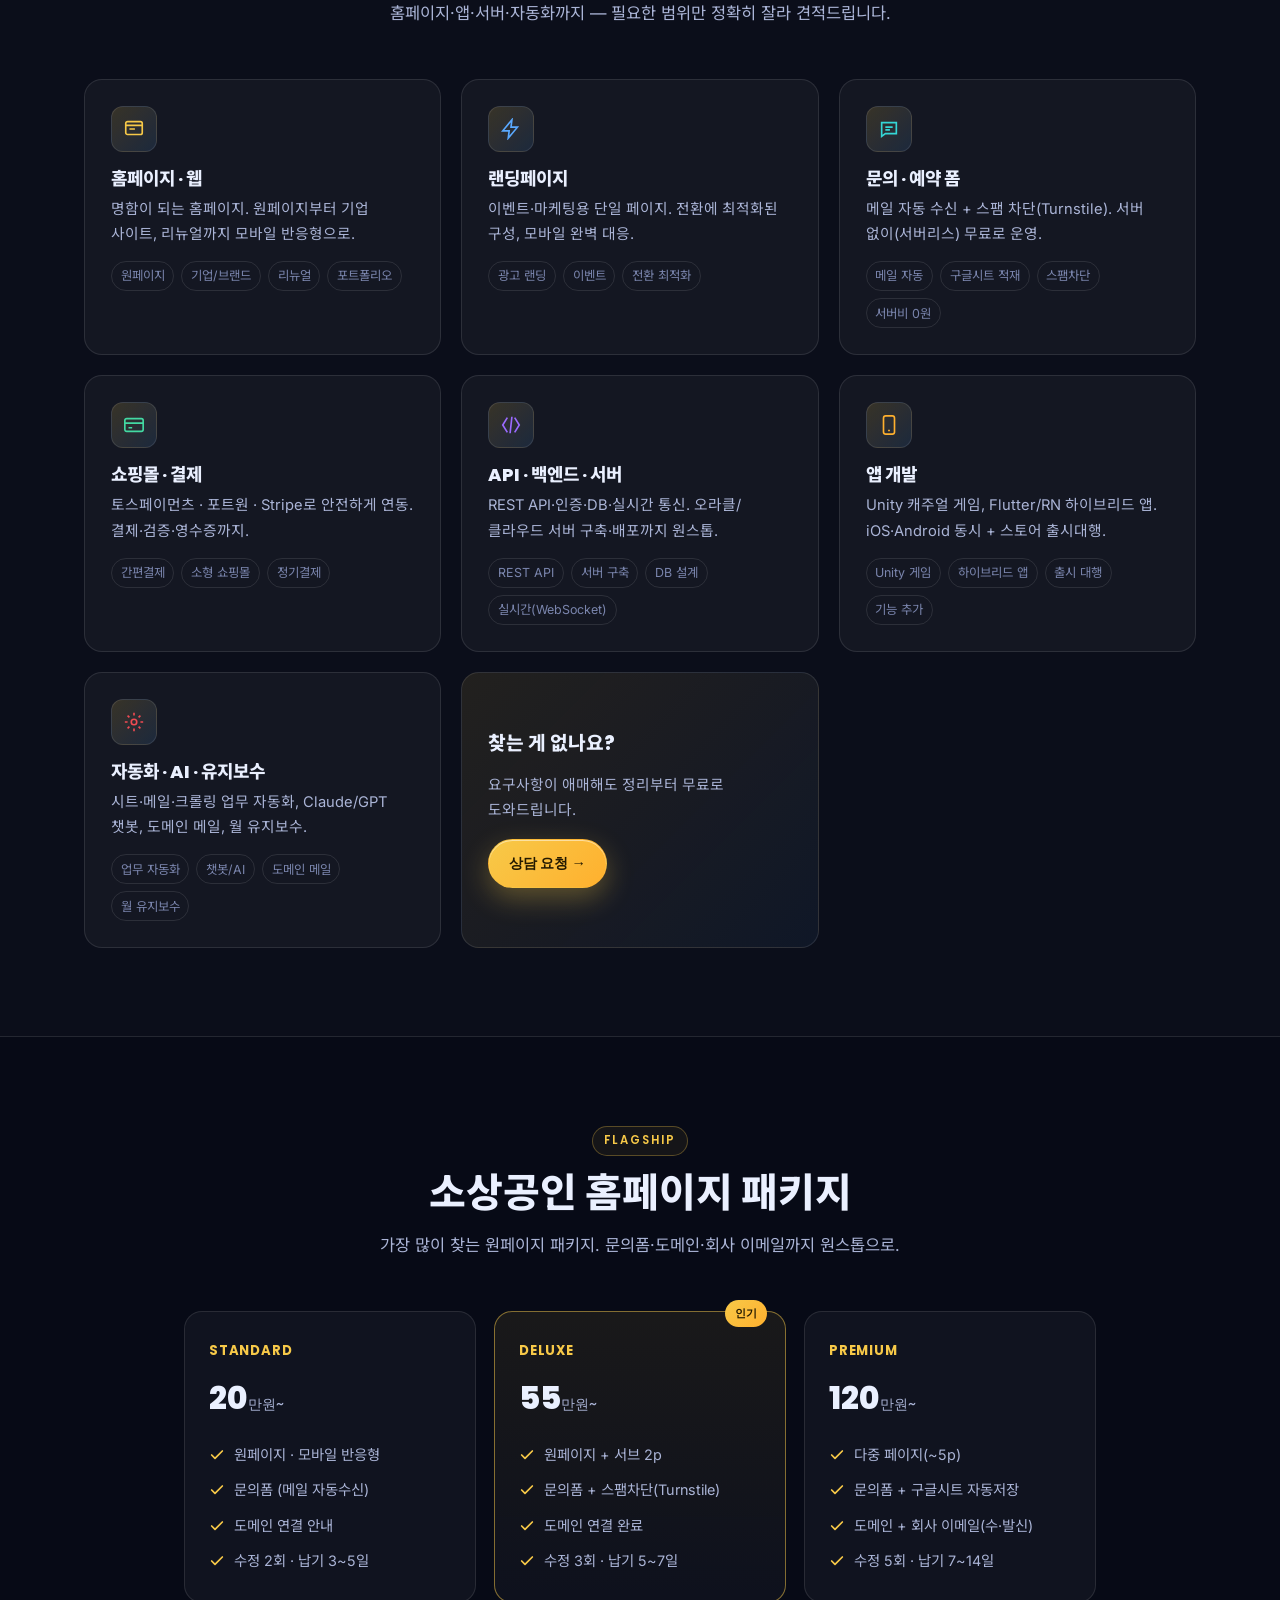
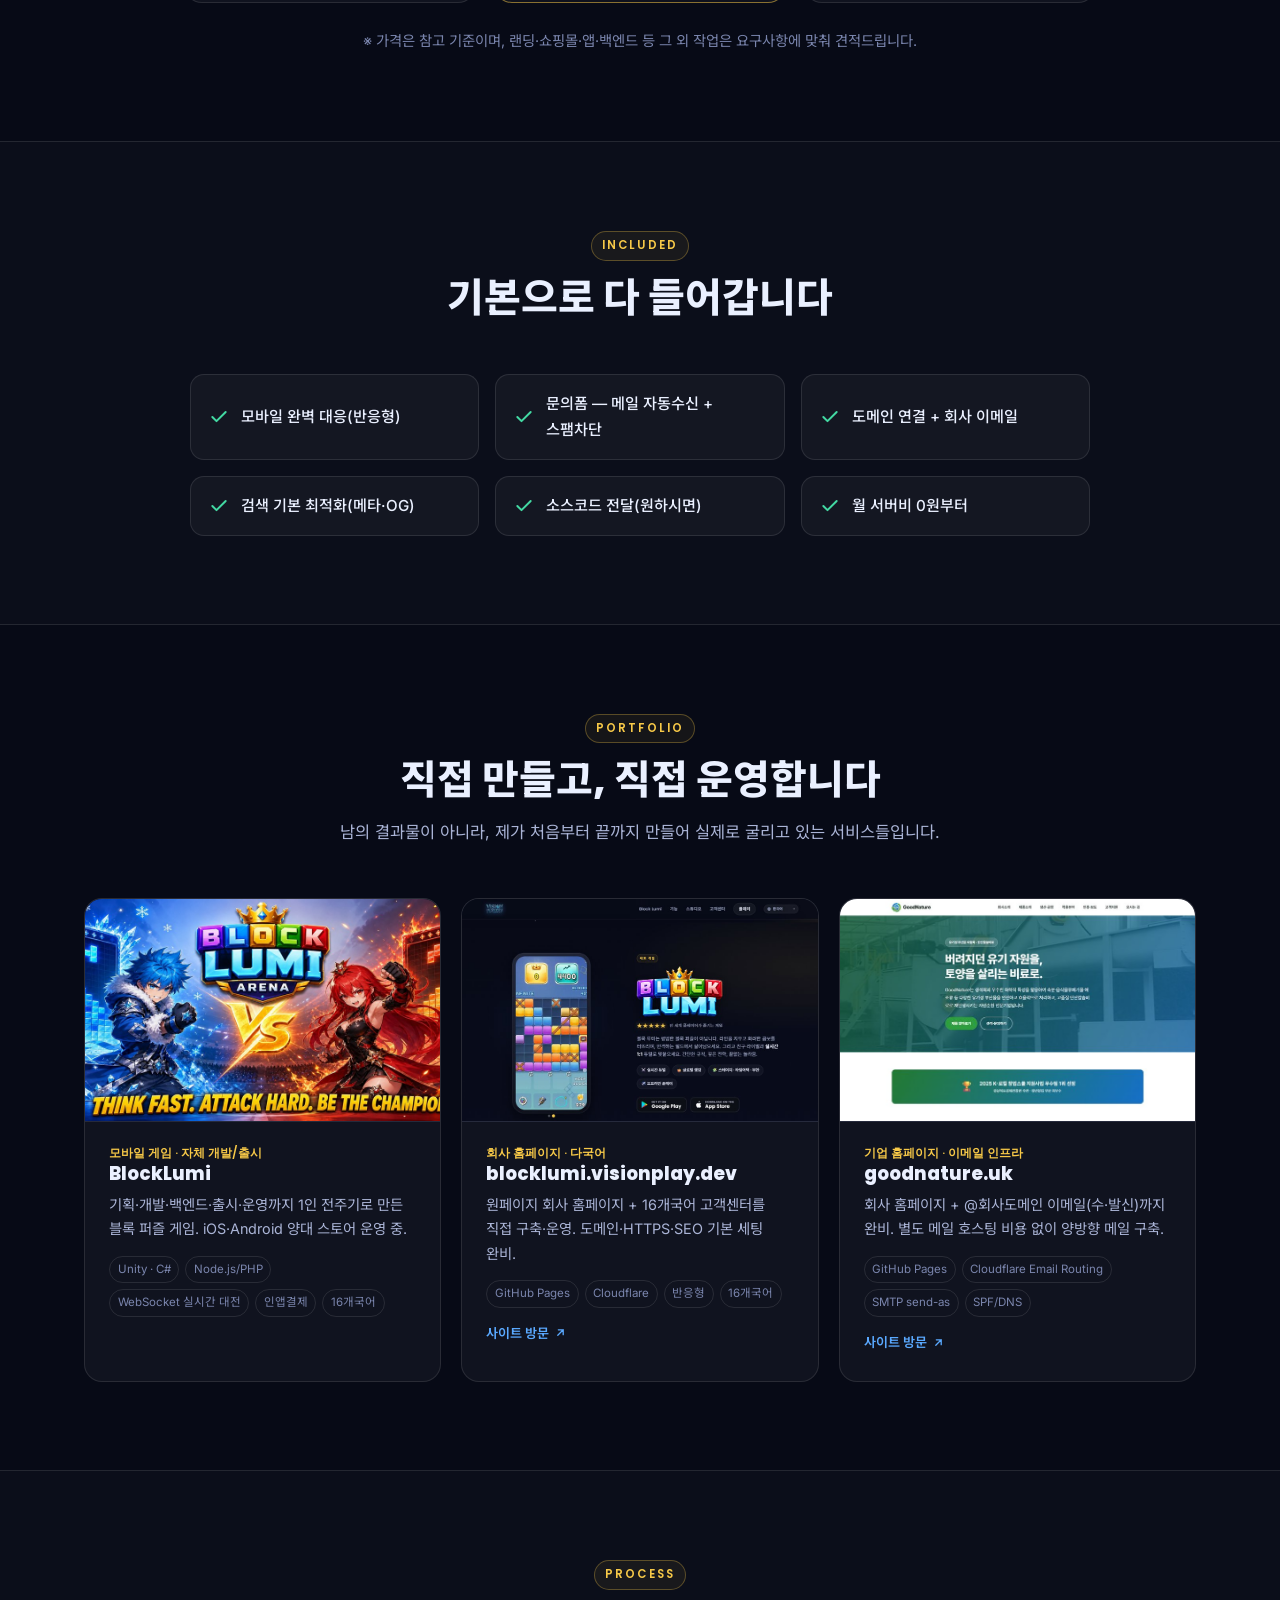
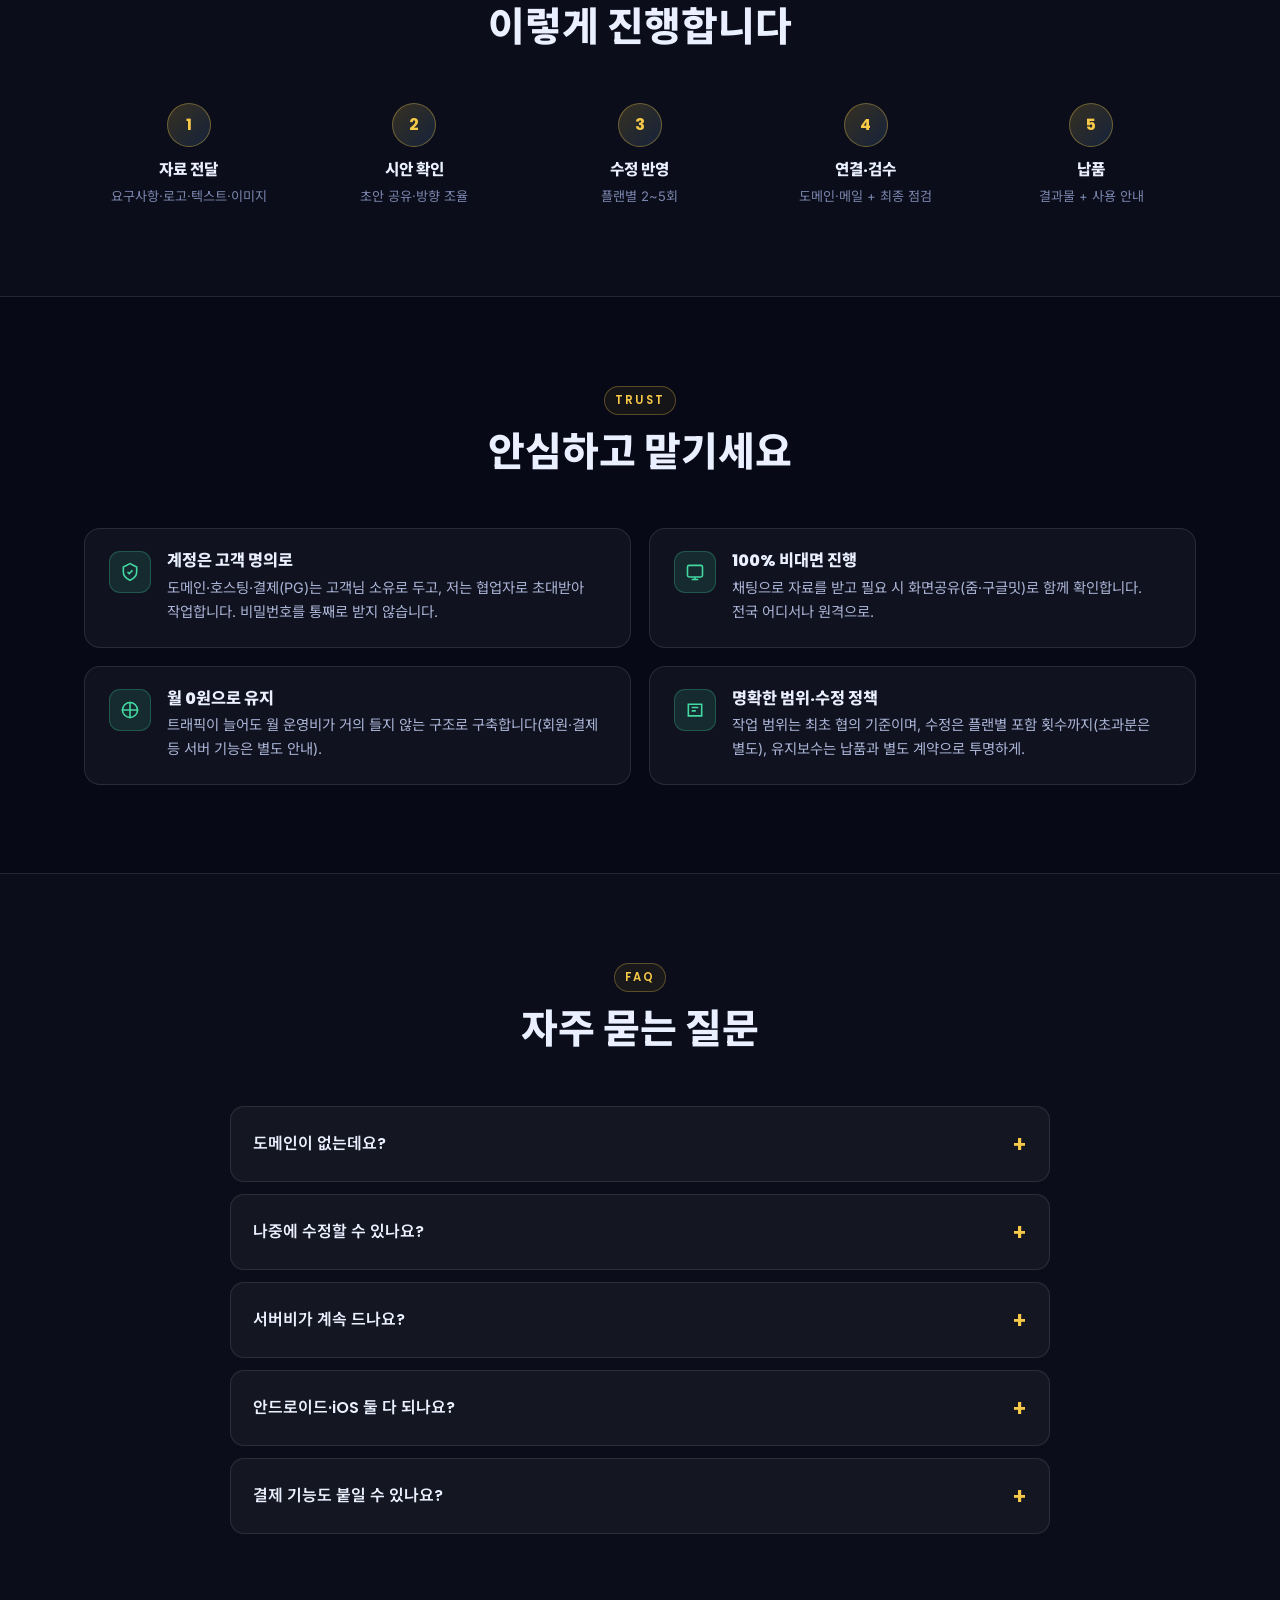
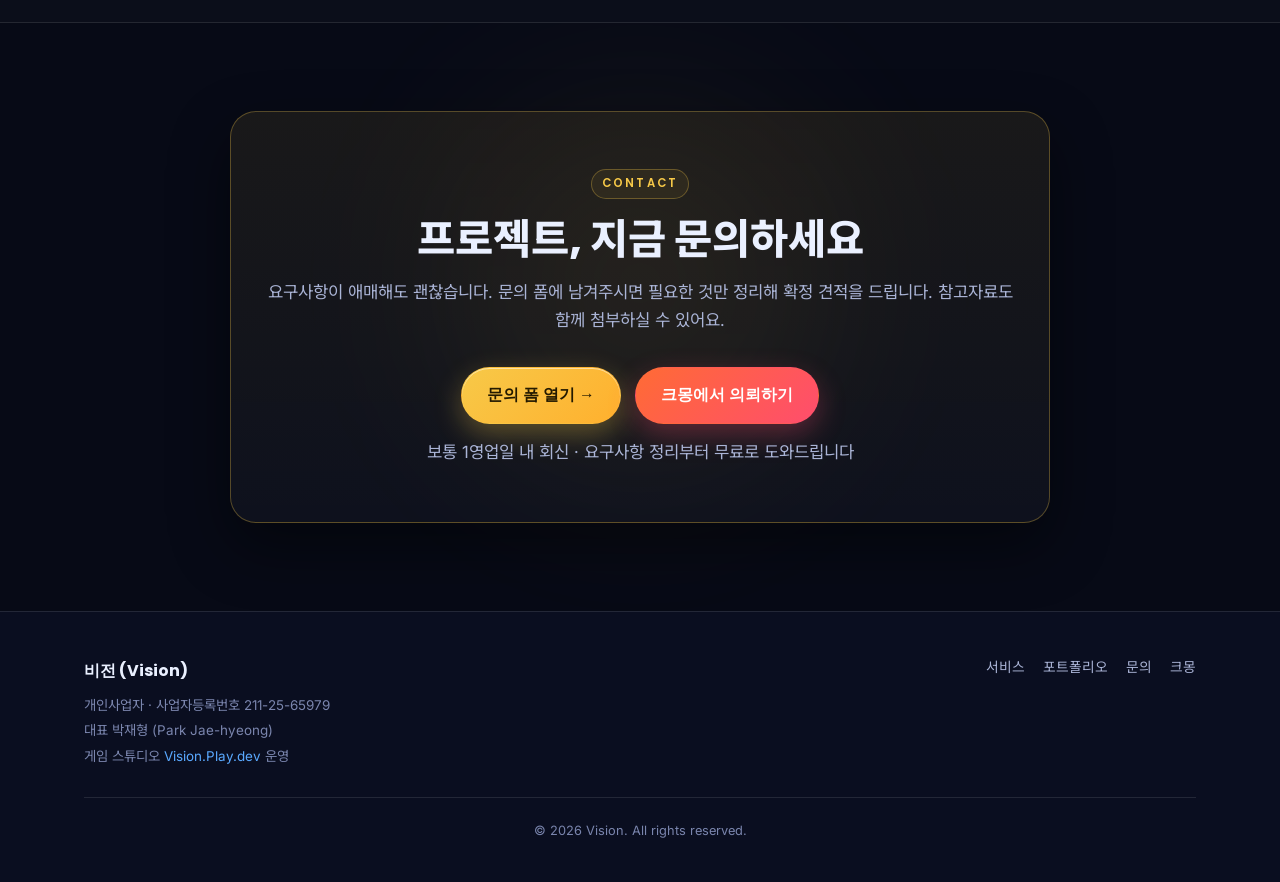
==== commit 81df643d: "feat(domain): dev.visionplaydev.uk -> visionplay.dev 루트 이전 (CNAME+canonical/og/sitemap/robots+스튜디오링크" ====
--- a/index.html
+++ b/index.html
@@ -10,19 +10,19 @@
   <meta name="naver-site-verification" content="eebbe0e95e1a92938a6394453a901eeb9723c8c9" />
   <link rel="icon" type="image/png" href="/assets/favicon.png?v=1" />
   <link rel="apple-touch-icon" href="/assets/favicon.png?v=1" />
-  <link rel="canonical" href="https://dev.visionplaydev.uk/" />
+  <link rel="canonical" href="https://visionplay.dev/" />
 
   <!-- Open Graph -->
   <meta property="og:type" content="website" />
   <meta property="og:locale" content="ko_KR" />
   <meta property="og:title" content="비전 개발 서비스 — 실출시 개발자의 홈페이지·앱·백엔드 제작" />
   <meta property="og:description" content="실제 앱을 스토어에 출시·운영하는 개발자가 직접 만듭니다. 홈페이지·문의폼·도메인메일·결제·앱까지." />
-  <meta property="og:url" content="https://dev.visionplaydev.uk/" />
-  <meta property="og:image" content="https://dev.visionplaydev.uk/assets/og.png" />
+  <meta property="og:url" content="https://visionplay.dev/" />
+  <meta property="og:image" content="https://visionplay.dev/assets/og.png" />
   <meta property="og:image:width" content="1200" />
   <meta property="og:image:height" content="630" />
   <meta name="twitter:card" content="summary_large_image" />
-  <meta name="twitter:image" content="https://dev.visionplaydev.uk/assets/og.png" />
+  <meta name="twitter:image" content="https://visionplay.dev/assets/og.png" />
 
   <!-- 구조화 데이터 (JSON-LD · Organization) -->
   <script type="application/ld+json">
@@ -31,9 +31,9 @@
     "@type": "Organization",
     "name": "비전 (Vision)",
     "alternateName": "Vision.Play.dev",
-    "url": "https://dev.visionplaydev.uk/",
-    "logo": "https://visionplaydev.uk/assets/vpd-logo.png",
-    "image": "https://visionplaydev.uk/assets/app-icon.png",
+    "url": "https://visionplay.dev/",
+    "logo": "https://blocklumi.visionplay.dev/assets/vpd-logo.png",
+    "image": "https://blocklumi.visionplay.dev/assets/app-icon.png",
     "description": "실제 앱을 스토어에 출시·운영하는 개발자가 소상공인 홈페이지·문의폼·도메인메일·결제 연동·앱·백엔드를 직접 제작합니다.",
     "founder": { "@type": "Person", "name": "박재형" },
     "knowsAbout": ["홈페이지 제작", "웹 개발", "앱 개발", "백엔드 개발", "결제 연동", "문의폼", "도메인 이메일"],
@@ -270,13 +270,13 @@
           </div>
         </article>
         <article class="card pf-card reveal">
-          <div class="pf-thumb"><img src="/assets/pf-visionplaydev.jpg" alt="visionplaydev.uk 회사 홈페이지" loading="lazy" /></div>
+          <div class="pf-thumb"><img src="/assets/pf-visionplaydev.jpg" alt="blocklumi.visionplay.dev 회사 홈페이지" loading="lazy" /></div>
           <div class="pf-body">
             <div class="pf-tag">회사 홈페이지 · 다국어</div>
-            <h3>visionplaydev.uk</h3>
+            <h3>blocklumi.visionplay.dev</h3>
             <p class="pf-desc">원페이지 회사 홈페이지 + 16개국어 고객센터를 직접 구축·운영. 도메인·HTTPS·SEO 기본 세팅 완비.</p>
             <div class="pf-tech"><span>GitHub Pages</span><span>Cloudflare</span><span>반응형</span><span>16개국어</span></div>
-            <a class="pf-link" href="https://visionplaydev.uk/" target="_blank" rel="noopener">사이트 방문 <svg width="13" height="13" viewBox="0 0 24 24" fill="none" stroke="currentColor" stroke-width="2.4" stroke-linecap="round" stroke-linejoin="round"><path d="M7 17 17 7M8 7h9v9"/></svg></a>
+            <a class="pf-link" href="https://blocklumi.visionplay.dev/" target="_blank" rel="noopener">사이트 방문 <svg width="13" height="13" viewBox="0 0 24 24" fill="none" stroke="currentColor" stroke-width="2.4" stroke-linecap="round" stroke-linejoin="round"><path d="M7 17 17 7M8 7h9v9"/></svg></a>
           </div>
         </article>
         <article class="card pf-card reveal">
@@ -380,7 +380,7 @@
           <span class="bz-name">비전 (Vision)</span>
           개인사업자 · 사업자등록번호 211-25-65979<br>
           대표 박재형 (Park Jae-hyeong)<br>
-          게임 스튜디오 <a href="https://visionplaydev.uk/" target="_blank" rel="noopener">Vision.Play.dev</a> 운영
+          게임 스튜디오 <a href="https://blocklumi.visionplay.dev/" target="_blank" rel="noopener">Vision.Play.dev</a> 운영
         </div>
         <div class="foot-links">
           <a href="#services">서비스</a>
--- a/dev.css
+++ b/dev.css
@@ -277,3 +277,30 @@
   .hero{padding:128px 0 70px}
   .contact-card{padding:44px 22px}
 }
+
+/* ==== 커스텀 인디고 화살촉 커서 + 클릭 리플 (레이어 워밍, 인디고) ==== */
+:root{
+  --cur:url("data:image/svg+xml,%3Csvg xmlns='http://www.w3.org/2000/svg' width='36' height='36' viewBox='0 0 24 24'%3E%3Cpath d='M2.5 2.5 L18 9.5 L10.8 10.8 L9.5 18 Z' fill='%236366f1' stroke='black' stroke-width='1.6' stroke-linejoin='round'/%3E%3Cpath d='M4 4 L12.5 7.8 L9 8.8 Z' fill='white' opacity='0.4'/%3E%3C/svg%3E") 3 3;
+  --cur-ring:#6366f1;
+}
+html, body{ cursor:var(--cur), auto; }
+/* 손가락(pointer) 대신 화살표 유지 — 기존 cursor:pointer 클래스들을 같은 특이성으로 덮음. 클릭 힌트는 리플 링 */
+a, button, summary, label, select, [role="button"],
+.btn, .nav-toggle, .faq summary, .field select, .file-field label.file-btn, .file-list .fi .rm, .consent{
+  cursor:var(--cur), auto;
+}
+input:not([type="button"]):not([type="submit"]):not([type="checkbox"]):not([type="radio"]), textarea{ cursor:text; }
+.btn-submit:disabled{ cursor:progress; } /* 제출 중 표시 유지 */
+
+.cursor-ripple{ position:fixed; left:0; top:0; z-index:99999; pointer-events:none; opacity:0; transition:opacity .12s linear; will-change:transform; }
+.cursor-ripple.on{ opacity:1; }
+/* pseudo 링 상시 마운트+상시 애니 → 컴포지터 레이어 로드시 워밍 → 첫 hover 콜드스타트(버벅) 없음. 표시는 컨테이너 opacity로만 토글 */
+.cursor-ripple::before, .cursor-ripple::after{
+  content:""; position:absolute; left:0; top:0; width:12px; height:12px; margin:-6px 0 0 -6px;
+  border:4px solid var(--cur-ring); border-radius:50%;
+  will-change:transform, opacity;
+  animation:cur-ripple 1.125s ease-out infinite;
+}
+.cursor-ripple::after{ animation-delay:.56s; }
+@keyframes cur-ripple{ 0%{transform:scale(.35);opacity:.65} 100%{transform:scale(2.8);opacity:0} }
+@media (prefers-reduced-motion:reduce){ .cursor-ripple::before,.cursor-ripple::after{ animation:none } }
